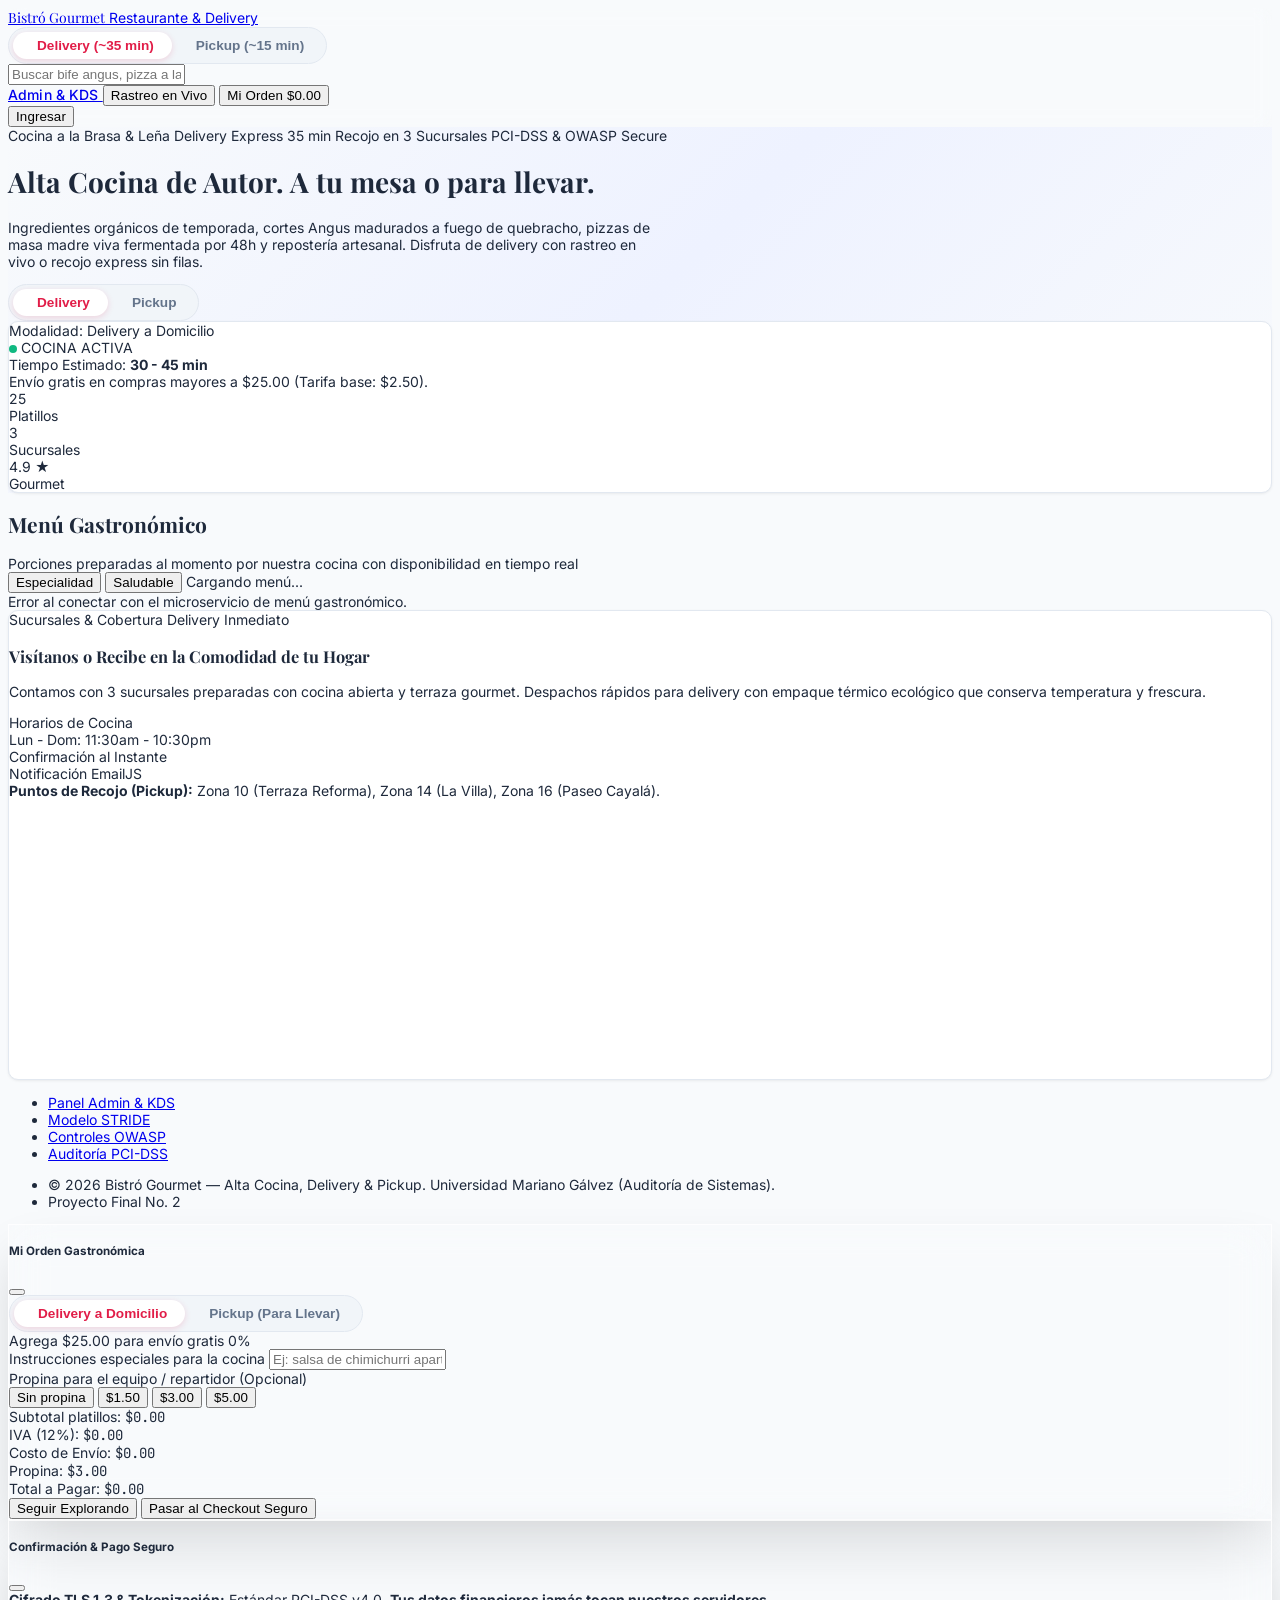
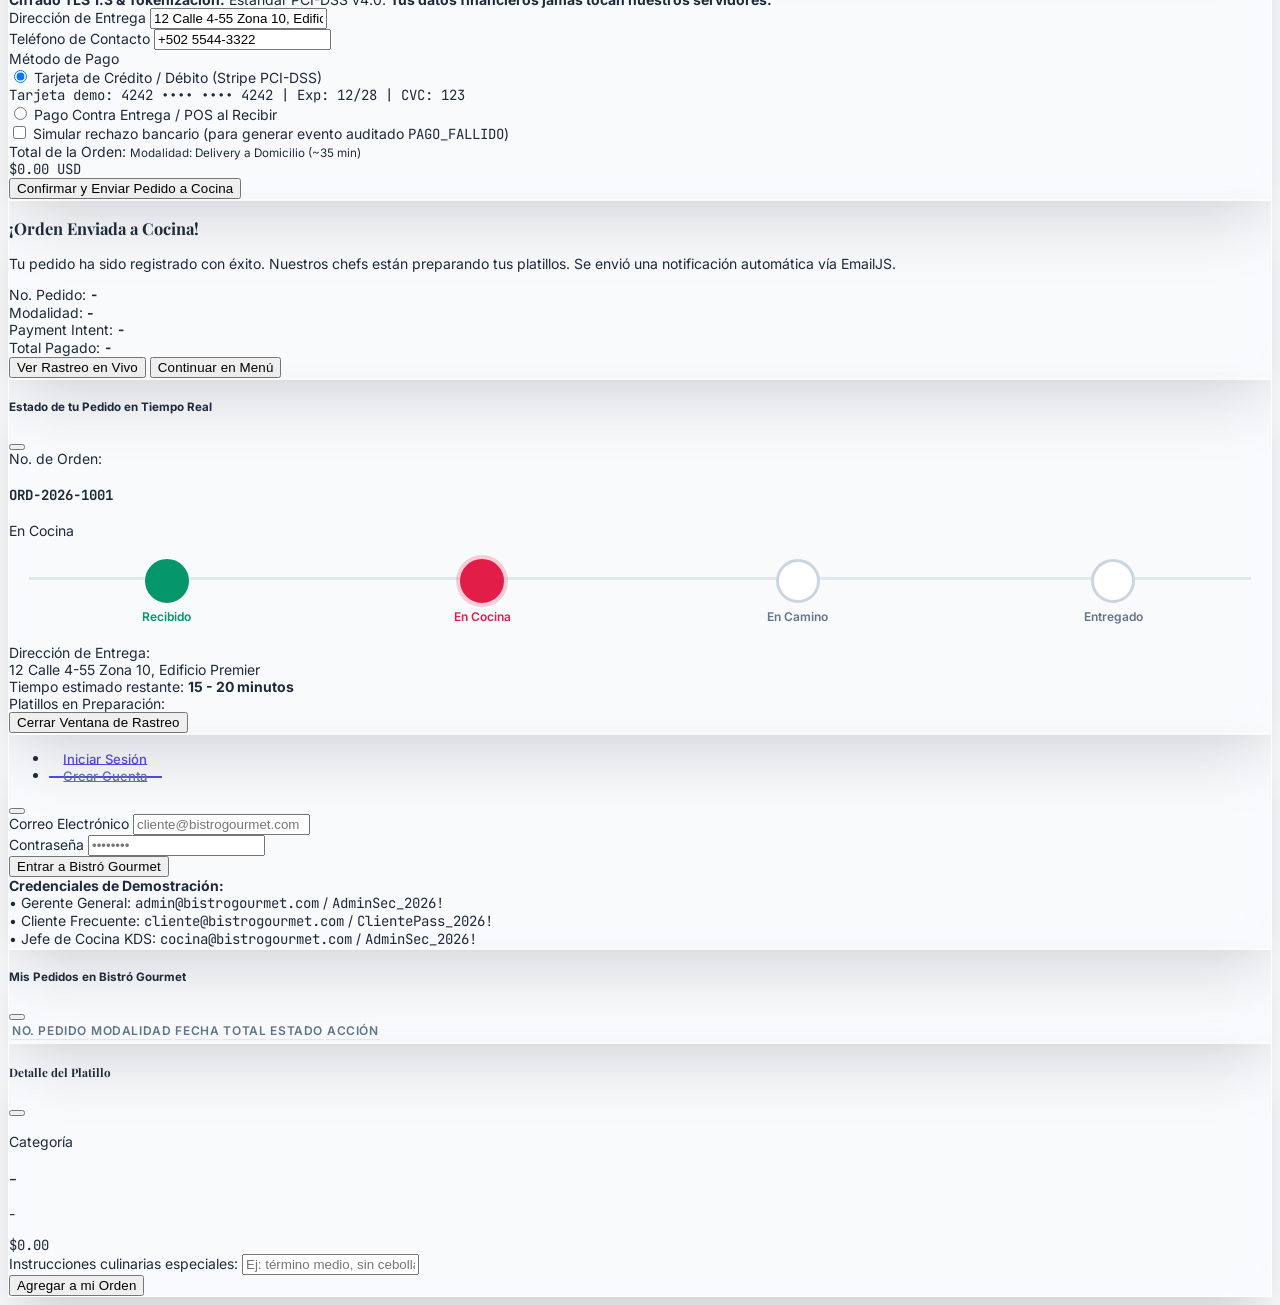
==== gateway/html/index.html @ b21a2a11 "feat: plataforma e-commerce distribuida Bistró Gourmet con Zero Trust y auditoría" ====
<!doctype html>
<html lang="es">
<head>
    <meta charset="utf-8"/>
    <meta name="viewport" content="width=device-width, initial-scale=1, viewport-fit=cover"/>
    <meta http-equiv="X-UA-Compatible" content="ie=edge"/>
    <title>Bistró Gourmet | Restaurante de Autor, Delivery & Pickup - Tabler UI</title>
    <meta name="description" content="Plataforma gastronómica en línea con pedidos a domicilio (Delivery) y recojo en restaurante (Pickup). Menú de autor, KDS de cocina, arquitectura Zero Trust, controles OWASP y pagos PCI-DSS."/>

    <!-- Tabler Core CSS & Tabler Icons -->
    <link rel="stylesheet" href="https://cdn.jsdelivr.net/npm/@tabler/core@1.0.0-beta20/dist/css/tabler.min.css"/>
    <link rel="stylesheet" href="https://cdn.jsdelivr.net/npm/@tabler/core@1.0.0-beta20/dist/css/tabler-vendors.min.css"/>
    <link rel="stylesheet" href="https://cdn.jsdelivr.net/npm/@tabler/icons-webfont@latest/tabler-icons.min.css"/>
    
    <!-- Custom Light Tabler & Gourmet Styling -->
    <link rel="stylesheet" href="css/tabler-custom.css"/>
</head>
<body data-bs-theme="light">
    <div class="page">
        <!-- ==================================================================
             NAVBAR SUPERIOR BISTRÓ GOURMET (FONDO CLARO)
             ================================================================== -->
        <header class="navbar navbar-expand-md navbar-light bg-white d-print-none sticky-top border-bottom">
            <div class="container-xl">
                <!-- Marca / Logo Bistró Gourmet -->
                <a href="/" class="navbar-brand d-none-navbar-horizontal pe-0 pe-md-3">
                    <span class="avatar avatar-sm bg-primary text-white me-2 shadow-sm rounded">
                        <i class="ti ti-tools-kitchen-2 fs-2"></i>
                    </span>
                    <span class="fs-2 fw-bold text-dark tracking-wide" style="font-family: 'Playfair Display', serif;">Bistró Gourmet</span>
                    <span class="badge bg-red-lt ms-2 d-none d-sm-inline-block">Restaurante &amp; Delivery</span>
                </a>

                <!-- Selector de Modalidad (Delivery vs Pickup) en Navbar -->
                <div class="d-none d-md-flex align-items-center ms-3">
                    <div class="mode-switcher-container">
                        <button type="button" class="mode-btn active" id="navBtnDelivery" onclick="Store.setOrderMode('delivery')">
                            <i class="ti ti-moped"></i> <span>Delivery (~35 min)</span>
                        </button>
                        <button type="button" class="mode-btn" id="navBtnPickup" onclick="Store.setOrderMode('pickup')">
                            <i class="ti ti-shopping-bag"></i> <span>Pickup (~15 min)</span>
                        </button>
                    </div>
                </div>

                <!-- Buscador de Platillos Tabler -->
                <div class="collapse navbar-collapse order-3 order-md-2" id="navbar-menu">
                    <div class="my-2 my-md-0 flex-grow-1 flex-md-grow-0 mx-md-auto" style="width: 100%; max-width: 400px;">
                        <div class="input-icon">
                            <span class="input-icon-addon">
                                <i class="ti ti-search text-muted"></i>
                            </span>
                            <input type="text" id="navSearchInput" class="form-control rounded-pill bg-white border" placeholder="Buscar bife angus, pizza a la leña, poke bowl, postres..." aria-label="Buscar en el menú"/>
                        </div>
                    </div>
                </div>

                <!-- Botones y Acciones de Usuario -->
                <div class="navbar-nav flex-row order-md-last align-items-center gap-2">
                    <!-- Acceso al Panel Admin / KDS de Cocina -->
                    <a href="/admin.html" class="btn btn-outline-primary btn-sm d-none d-lg-inline-flex align-items-center">
                        <i class="ti ti-chef-hat me-1"></i> Admin &amp; KDS
                    </a>

                    <!-- Botón Rastrear Pedido Activo -->
                    <button class="btn btn-outline-secondary btn-sm d-none d-sm-inline-flex align-items-center" onclick="Store.openActiveOrderTracker()">
                        <i class="ti ti-radar me-1 text-primary"></i> Rastreo en Vivo
                    </button>

                    <!-- Carrito de Compras / Mi Orden -->
                    <button class="btn btn-primary btn-sm position-relative d-inline-flex align-items-center shadow-sm" id="btnOpenCart" onclick="Store.openCart()">
                        <i class="ti ti-shopping-bag fs-2 me-1"></i>
                        <span>Mi Orden</span>
                        <span class="badge bg-white text-primary fw-bold ms-1" id="cartTotalHeader">$0.00</span>
                        <span class="badge bg-danger position-absolute top-0 start-100 translate-middle rounded-pill" id="cartCount" style="display: none;">0</span>
                    </button>

                    <!-- Menú de Usuario / Login -->
                    <div class="nav-item dropdown" id="userMenuDropdown">
                        <button class="btn btn-secondary btn-sm d-inline-flex align-items-center" id="btnUserAuth" onclick="Store.handleUserAuthClick()">
                            <i class="ti ti-user me-1"></i> Ingresar
                        </button>
                    </div>
                </div>
            </div>
        </header>

        <!-- ==================================================================
             CONTENIDO DE LA PÁGINA (FONDO CLARO)
             ================================================================== -->
        <div class="page-wrapper">
            <!-- HERO SECTION GASTRONÓMICA EN FONDO CLARO CON TABLER CARDS -->
            <div class="page-header d-print-none py-4 border-bottom bg-white">
                <div class="container-xl">
                    <div class="row g-4 align-items-center">
                        <div class="col-lg-7">
                            <div class="d-flex flex-wrap align-items-center gap-2 mb-2">
                                <span class="badge bg-red-lt text-uppercase fw-bold">
                                    <i class="ti ti-flame me-1"></i> Cocina a la Brasa &amp; Leña
                                </span>
                                <span class="badge bg-green-lt fw-bold">
                                    <i class="ti ti-moped me-1"></i> Delivery Express 35 min
                                </span>
                                <span class="badge bg-cyan-lt fw-bold">
                                    <i class="ti ti-building-store me-1"></i> Recojo en 3 Sucursales
                                </span>
                                <span class="badge bg-indigo-lt fw-bold">
                                    <i class="ti ti-shield-check me-1"></i> PCI-DSS &amp; OWASP Secure
                                </span>
                            </div>
                            <h1 class="page-title display-6 fw-bold text-dark mb-2" style="font-family: 'Playfair Display', serif;">
                                Alta Cocina de Autor. <span class="text-primary">A tu mesa o para llevar.</span>
                            </h1>
                            <p class="text-secondary fs-3 mb-3" style="max-width: 650px;">
                                Ingredientes orgánicos de temporada, cortes Angus madurados a fuego de quebracho, pizzas de masa madre viva fermentada por 48h y repostería artesanal. Disfruta de delivery con rastreo en vivo o recojo express sin filas.
                            </p>

                            <!-- Toggle de modalidad visible en móvil y tablet -->
                            <div class="d-flex d-md-none align-items-center mb-3">
                                <div class="mode-switcher-container w-100 justify-content-center">
                                    <button type="button" class="mode-btn active flex-fill justify-content-center" id="mobBtnDelivery" onclick="Store.setOrderMode('delivery')">
                                        <i class="ti ti-moped"></i> Delivery
                                    </button>
                                    <button type="button" class="mode-btn flex-fill justify-content-center" id="mobBtnPickup" onclick="Store.setOrderMode('pickup')">
                                        <i class="ti ti-shopping-bag"></i> Pickup
                                    </button>
                                </div>
                            </div>
                        </div>

                        <div class="col-lg-5">
                            <!-- Card Interactiva de Modo de Entrega / Pickup -->
                            <div class="card card-tech border-0 shadow-sm bg-light">
                                <div class="card-status-top bg-primary"></div>
                                <div class="card-body p-3">
                                    <div class="d-flex justify-content-between align-items-center mb-2">
                                        <div class="subheader text-secondary" id="heroModeTitle">
                                            <i class="ti ti-moped me-1 text-primary"></i> Modalidad: Delivery a Domicilio
                                        </div>
                                        <span class="badge bg-green-lt d-inline-flex align-items-center gap-1">
                                            <span class="status-dot-pulse"></span> COCINA ACTIVA
                                        </span>
                                    </div>

                                    <div id="heroDeliveryInfo">
                                        <div class="p-2 bg-white rounded border mb-2 small text-secondary">
                                            <div class="d-flex align-items-center text-dark fw-bold mb-1">
                                                <i class="ti ti-clock-hour-4 me-1 text-primary fs-3"></i> Tiempo Estimado: <strong>30 - 45 min</strong>
                                            </div>
                                            <div>Envío gratis en compras mayores a $25.00 (Tarifa base: $2.50).</div>
                                        </div>
                                    </div>

                                    <div id="heroPickupInfo" style="display: none;">
                                        <div class="p-2 bg-white rounded border mb-2 small text-secondary">
                                            <div class="d-flex align-items-center text-dark fw-bold mb-1">
                                                <i class="ti ti-clock-check me-1 text-green fs-3"></i> Listo para recojo en: <strong>15 - 20 min</strong>
                                            </div>
                                            <div class="mb-2">Sin costo de envío ($0.00). Selecciona tu sucursal favorita:</div>
                                            <select class="form-select form-select-sm" id="heroSucursalSelect" onchange="Store.setPickupBranch(this.value)">
                                                <option value="Sucursal Zona 10 - Terraza Gourmet">Zona 10: Av. Reforma 12-40 (Terraza Gourmet)</option>
                                                <option value="Sucursal Zona 14 - La Villa">Zona 14: Av. Las Américas 15-20 (La Villa)</option>
                                                <option value="Sucursal Cayalá - Plaza Central">Zona 16: Paseo Cayalá, Plaza Central</option>
                                            </select>
                                        </div>
                                    </div>

                                    <div class="row g-2 text-center pt-1 border-top">
                                        <div class="col-4">
                                            <div class="h2 mb-0 fw-bold text-dark" id="statProdCount">25</div>
                                            <div class="text-muted small">Platillos</div>
                                        </div>
                                        <div class="col-4">
                                            <div class="h2 mb-0 fw-bold text-primary">3</div>
                                            <div class="text-muted small">Sucursales</div>
                                        </div>
                                        <div class="col-4">
                                            <div class="h2 mb-0 fw-bold text-green">4.9 ★</div>
                                            <div class="text-muted small">Gourmet</div>
                                        </div>
                                    </div>
                                </div>
                            </div>
                        </div>
                    </div>
                </div>
            </div>

            <!-- CUERPO PRINCIPAL DEL MENÚ -->
            <div class="page-body">
                <div class="container-xl">

                    <!-- SELECTOR DE CATEGORÍAS (TABLER PILLS) -->
                    <div class="card mb-4 border-0 bg-transparent">
                        <div class="card-body p-0">
                            <div class="d-flex flex-wrap gap-2 align-items-center" id="categoryChips">
                                <!-- Inyectado dinámicamente -->
                            </div>
                        </div>
                    </div>

                    <!-- ENCABEZADO DE CATÁLOGO Y TOTALES -->
                    <div class="d-flex flex-wrap justify-content-between align-items-center mb-3 gap-2">
                        <div>
                            <h2 class="h2 text-dark mb-0" id="catalogTitle" style="font-family: 'Playfair Display', serif;">Menú Gastronómico</h2>
                            <span class="text-secondary small">Porciones preparadas al momento por nuestra cocina con disponibilidad en tiempo real</span>
                        </div>
                        <div class="d-flex align-items-center gap-2">
                            <!-- Filtros Dietarios Rápidos -->
                            <button class="btn btn-outline-secondary btn-sm" id="btnFilterChef" onclick="Store.toggleDietaryFilter('chef')">
                                <i class="ti ti-star me-1 text-warning"></i> Especialidad
                            </button>
                            <button class="btn btn-outline-secondary btn-sm" id="btnFilterVegetarian" onclick="Store.toggleDietaryFilter('vegetariano')">
                                <i class="ti ti-leaf me-1 text-green"></i> Saludable
                            </button>
                            <span class="badge bg-red-lt" id="showingCountBadge">Cargando menú...</span>
                        </div>
                    </div>

                    <!-- GRID DE PLATILLOS -->
                    <div class="row row-cards" id="productsGrid">
                        <!-- Inyectado dinámicamente por Store.renderProducts() -->
                    </div>

                    <!-- SECCIÓN: NUESTRAS SUCURSALES & COBERTURA DE DELIVERY (TABLER CARD) -->
                    <div class="card card-tech mt-5">
                        <div class="card-status-top bg-primary"></div>
                        <div class="card-body">
                            <div class="row g-4 align-items-center">
                                <div class="col-lg-6">
                                    <div class="d-flex align-items-center gap-2 mb-2">
                                        <span class="badge bg-red-lt text-uppercase fw-bold">
                                            <i class="ti ti-tools-kitchen-2 me-1"></i> Sucursales &amp; Cobertura
                                        </span>
                                        <span class="badge bg-green-lt text-uppercase fw-bold">
                                            <i class="ti ti-moped me-1"></i> Delivery Inmediato
                                        </span>
                                    </div>
                                    <h3 class="card-title h1 text-dark mb-2" style="font-family: 'Playfair Display', serif;">
                                        Visítanos o Recibe en la Comodidad de tu Hogar
                                    </h3>
                                    <p class="text-secondary mb-3">
                                        Contamos con 3 sucursales preparadas con cocina abierta y terraza gourmet. Despachos rápidos para delivery con empaque térmico ecológico que conserva temperatura y frescura.
                                    </p>
                                    <div class="row g-2 mb-3">
                                        <div class="col-sm-6">
                                            <div class="card card-sm bg-light border-0">
                                                <div class="card-body">
                                                    <div class="subheader text-muted">Horarios de Cocina</div>
                                                    <div class="h4 mb-0 text-dark"><i class="ti ti-clock me-1 text-primary"></i> Lun - Dom: 11:30am - 10:30pm</div>
                                                </div>
                                            </div>
                                        </div>
                                        <div class="col-sm-6">
                                            <div class="card card-sm bg-light border-0">
                                                <div class="card-body">
                                                    <div class="subheader text-muted">Confirmación al Instante</div>
                                                    <div class="h4 mb-0 text-dark"><i class="ti ti-mail-check me-1 text-green"></i> Notificación EmailJS</div>
                                                </div>
                                            </div>
                                        </div>
                                    </div>
                                    <div class="small text-muted">
                                        <i class="ti ti-map-pin me-1 text-primary"></i> <strong>Puntos de Recojo (Pickup):</strong> Zona 10 (Terraza Reforma), Zona 14 (La Villa), Zona 16 (Paseo Cayalá).
                                    </div>
                                </div>
                                <div class="col-lg-6">
                                    <div class="rounded overflow-hidden border shadow-sm" style="height: 280px;">
                                        <iframe 
                                            title="Ubicación Bistró Gourmet"
                                            width="100%" 
                                            height="100%" 
                                            style="border:0;" 
                                            loading="lazy" 
                                            allowfullscreen 
                                            src="https://maps.google.com/maps?q=Guatemala%20Zona%2010%20Reforma&t=&z=14&ie=UTF8&iwloc=&output=embed">
                                        </iframe>
                                    </div>
                                </div>
                            </div>
                        </div>
                    </div>

                </div>
            </div>

            <!-- PIE DE PÁGINA TABLER (FONDO CLARO) -->
            <footer class="footer footer-transparent d-print-none border-top mt-5 bg-white">
                <div class="container-xl">
                    <div class="row text-center align-items-center flex-row-reverse">
                        <div class="col-lg-auto ms-lg-auto">
                            <ul class="list-inline list-inline-dots mb-0">
                                <li class="list-inline-item"><a href="/admin.html" class="link-secondary">Panel Admin &amp; KDS</a></li>
                                <li class="list-inline-item"><a href="docs/STRIDE_THREAT_MODEL.md" class="link-secondary">Modelo STRIDE</a></li>
                                <li class="list-inline-item"><a href="docs/OWASP_TOP10_CONTROLS.md" class="link-secondary">Controles OWASP</a></li>
                                <li class="list-inline-item"><a href="docs/PCI_DSS_COMPLIANCE.md" class="link-secondary">Auditoría PCI-DSS</a></li>
                            </ul>
                        </div>
                        <div class="col-12 col-lg-auto mt-3 mt-lg-0">
                            <ul class="list-inline list-inline-dots mb-0">
                                <li class="list-inline-item">
                                    &copy; 2026 <span class="text-dark fw-bold">Bistró Gourmet</span> — Alta Cocina, Delivery &amp; Pickup. Universidad Mariano Gálvez (Auditoría de Sistemas).
                                </li>
                                <li class="list-inline-item">
                                    <span class="badge bg-green-lt">Proyecto Final No. 2</span>
                                </li>
                            </ul>
                        </div>
                    </div>
                </div>
            </footer>
        </div>
    </div>

    <!-- ======================================================================
         MODAL 1: CARRITO DE COMPRAS / MI ORDEN (TABLER MODAL BLUR)
         ====================================================================== -->
    <div class="modal modal-blur fade" id="cartModal" tabindex="-1" role="dialog" aria-hidden="true">
        <div class="modal-dialog modal-dialog-centered modal-dialog-scrollable" role="document">
            <div class="modal-content">
                <div class="modal-header">
                    <h5 class="modal-title d-flex align-items-center">
                        <i class="ti ti-shopping-bag me-2 text-primary fs-2"></i> Mi Orden Gastronómica
                    </h5>
                    <button type="button" class="btn-close" data-bs-dismiss="modal" aria-label="Close"></button>
                </div>
                <div class="modal-body">
                    <!-- Selector de Modalidad dentro del Carrito -->
                    <div class="mb-3 text-center">
                        <div class="mode-switcher-container w-100 justify-content-center">
                            <button type="button" class="mode-btn flex-fill justify-content-center" id="cartBtnDelivery" onclick="Store.setOrderMode('delivery')">
                                <i class="ti ti-moped"></i> Delivery a Domicilio
                            </button>
                            <button type="button" class="mode-btn flex-fill justify-content-center" id="cartBtnPickup" onclick="Store.setOrderMode('pickup')">
                                <i class="ti ti-shopping-bag"></i> Pickup (Para Llevar)
                            </button>
                        </div>
                    </div>

                    <!-- Barra de Envío Gratis (Solo en Delivery) -->
                    <div class="mb-3" id="cartShippingProgressContainer">
                        <div class="d-flex justify-content-between small mb-1">
                            <span id="shippingProgressText">Agrega $25.00 para envío gratis</span>
                            <span class="fw-bold" id="shippingPercentText">0%</span>
                        </div>
                        <div class="progress progress-sm">
                            <div class="progress-bar bg-primary" id="shippingProgressBar" style="width: 0%" role="progressbar"></div>
                        </div>
                    </div>

                    <!-- Alerta Sucursal Pickup -->
                    <div class="alert alert-info py-2 px-3 mb-3 small" id="cartPickupNotice" style="display: none;">
                        <i class="ti ti-building-store me-1"></i>
                        <strong>Recojo en Restaurante:</strong> Sin costo de envío ($0.00). Listo en ~15-20 min.
                    </div>

                    <!-- Lista de Platillos en el Carrito -->
                    <div id="cartItemsList" class="list-group list-group-flush mb-3">
                        <!-- Inyectado dinámicamente -->
                    </div>

                    <!-- Notas Especiales para la Cocina -->
                    <div class="mb-3">
                        <label class="form-label small text-muted" for="cartKitchenNotes">
                            <i class="ti ti-notes me-1 text-primary"></i> Instrucciones especiales para la cocina
                        </label>
                        <input type="text" id="cartKitchenNotes" class="form-control form-control-sm" placeholder="Ej: salsa de chimichurri aparte, término medio, sin cebolla..."/>
                    </div>

                    <!-- Selector de Propina Opcional -->
                    <div class="mb-3">
                        <label class="form-label small text-muted">
                            <i class="ti ti-heart-handshake me-1 text-danger"></i> Propina para el equipo / repartidor (Opcional)
                        </label>
                        <div class="btn-group w-100" role="group">
                            <button type="button" class="btn btn-outline-secondary btn-sm" onclick="Store.setTip(0)" id="tipBtn0">Sin propina</button>
                            <button type="button" class="btn btn-outline-secondary btn-sm" onclick="Store.setTip(1.50)" id="tipBtn1">$1.50</button>
                            <button type="button" class="btn btn-outline-secondary btn-sm active" onclick="Store.setTip(3.00)" id="tipBtn3">$3.00</button>
                            <button type="button" class="btn btn-outline-secondary btn-sm" onclick="Store.setTip(5.00)" id="tipBtn5">$5.00</button>
                        </div>
                    </div>

                    <!-- Resumen de Costos -->
                    <div class="card bg-light border-0">
                        <div class="card-body p-3">
                            <div class="d-flex justify-content-between mb-2 small text-secondary">
                                <span>Subtotal platillos:</span>
                                <span class="text-dark font-monospace" id="cartSubtotal">$0.00</span>
                            </div>
                            <div class="d-flex justify-content-between mb-2 small text-secondary">
                                <span>IVA (12%):</span>
                                <span class="text-dark font-monospace" id="cartIva">$0.00</span>
                            </div>
                            <div class="d-flex justify-content-between mb-2 small text-secondary">
                                <span id="cartEnvioLabel">Costo de Envío:</span>
                                <span class="text-green font-monospace" id="cartEnvio">$0.00</span>
                            </div>
                            <div class="d-flex justify-content-between mb-2 small text-secondary">
                                <span>Propina:</span>
                                <span class="text-dark font-monospace" id="cartPropina">$3.00</span>
                            </div>
                            <div class="d-flex justify-content-between pt-2 border-top h3 mb-0 text-dark">
                                <span>Total a Pagar:</span>
                                <span class="text-primary font-monospace" id="cartTotal">$0.00</span>
                            </div>
                        </div>
                    </div>
                </div>
                <div class="modal-footer">
                    <button type="button" class="btn btn-ghost-secondary" data-bs-dismiss="modal">Seguir Explorando</button>
                    <button type="button" class="btn btn-primary" onclick="Store.startCheckout()">
                        <i class="ti ti-lock me-1"></i> Pasar al Checkout Seguro
                    </button>
                </div>
            </div>
        </div>
    </div>

    <!-- ======================================================================
         MODAL 2: CHECKOUT SEGURO (DELIVERY / PICKUP & PCI-DSS STRIPE)
         ====================================================================== -->
    <div class="modal modal-blur fade" id="checkoutModal" tabindex="-1" role="dialog" aria-hidden="true">
        <div class="modal-dialog modal-dialog-centered" role="document">
            <div class="modal-content">
                <div class="modal-header">
                    <h5 class="modal-title d-flex align-items-center">
                        <i class="ti ti-shield-lock me-2 text-green fs-2"></i> Confirmación &amp; Pago Seguro
                    </h5>
                    <button type="button" class="btn-close" data-bs-dismiss="modal" aria-label="Close"></button>
                </div>
                <div class="modal-body">
                    <!-- Banner de Seguridad PCI-DSS -->
                    <div class="alert alert-success d-flex align-items-center mb-3" role="alert">
                        <i class="ti ti-shield-check fs-1 me-2 text-green"></i>
                        <div class="small">
                            <strong>Cifrado TLS 1.3 &amp; Tokenización:</strong> Estándar PCI-DSS v4.0.
                            <strong>Tus datos financieros jamás tocan nuestros servidores.</strong>
                        </div>
                    </div>

                    <form id="checkoutForm" onsubmit="Store.processCheckoutSubmit(event)">
                        <!-- Sección Delivery: Dirección de Entrega -->
                        <div id="chkDeliveryFields">
                            <div class="mb-3">
                                <label class="form-label required" for="chkDireccion">
                                    <i class="ti ti-map-pin me-1 text-primary"></i> Dirección de Entrega
                                </label>
                                <input type="text" id="chkDireccion" class="form-control" required value="12 Calle 4-55 Zona 10, Edificio Premier, Apt. 402, Ciudad de Guatemala"/>
                            </div>
                        </div>

                        <!-- Sección Pickup: Sucursal de Recojo -->
                        <div id="chkPickupFields" style="display: none;">
                            <div class="mb-3">
                                <label class="form-label required" for="chkSucursal">
                                    <i class="ti ti-building-store me-1 text-green"></i> Sucursal para Recoger (Pickup)
                                </label>
                                <select class="form-select" id="chkSucursal">
                                    <option value="Sucursal Zona 10 - Terraza Gourmet">Zona 10: Av. Reforma 12-40 (Terraza Gourmet)</option>
                                    <option value="Sucursal Zona 14 - La Villa">Zona 14: Av. Las Américas 15-20 (La Villa)</option>
                                    <option value="Sucursal Cayalá - Plaza Central">Zona 16: Paseo Cayalá, Plaza Central</option>
                                </select>
                            </div>
                        </div>

                        <div class="mb-3">
                            <label class="form-label required" for="chkTelefono">
                                <i class="ti ti-phone me-1 text-primary"></i> Teléfono de Contacto
                            </label>
                            <input type="tel" id="chkTelefono" class="form-control" required value="+502 5544-3322"/>
                        </div>

                        <!-- Método de Pago -->
                        <div class="mb-3">
                            <label class="form-label">Método de Pago</label>
                            <div class="card bg-light border">
                                <div class="card-body p-3">
                                    <div class="form-check mb-2">
                                        <input class="form-check-input" type="radio" name="metodoPago" id="payStripe" value="stripe" checked onchange="Store.togglePaymentMethod('stripe')">
                                        <label class="form-check-label fw-bold text-dark" for="payStripe">
                                            <i class="ti ti-credit-card me-1 text-primary"></i> Tarjeta de Crédito / Débito (Stripe PCI-DSS)
                                        </label>
                                    </div>
                                    <div class="p-2 bg-white rounded font-monospace small text-muted border mb-2">
                                        Tarjeta demo: 4242 •••• •••• 4242 | Exp: 12/28 | CVC: 123
                                    </div>
                                    <div class="form-check">
                                        <input class="form-check-input" type="radio" name="metodoPago" id="payCash" value="cash" onchange="Store.togglePaymentMethod('cash')">
                                        <label class="form-check-label text-dark" for="payCash">
                                            <i class="ti ti-cash me-1 text-green"></i> Pago Contra Entrega / POS al Recibir
                                        </label>
                                    </div>
                                </div>
                            </div>
                        </div>

                        <!-- Checkbox para Simular Rechazo de Tarjeta (Auditoría de Seguridad) -->
                        <div class="form-check form-switch mb-3 bg-red-lt p-2 rounded ps-5">
                            <input class="form-check-input" type="checkbox" id="chkSimularFallo">
                            <label class="form-check-label text-red small fw-bold" for="chkSimularFallo">
                                Simular rechazo bancario (para generar evento auditado <code>PAGO_FALLIDO</code>)
                            </label>
                        </div>

                        <div class="d-flex justify-content-between align-items-center p-3 bg-light rounded mb-3">
                            <div>
                                <span class="fw-bold d-block">Total de la Orden:</span>
                                <small class="text-muted" id="checkoutModeDisplay">Modalidad: Delivery a Domicilio</small>
                            </div>
                            <span class="h2 mb-0 font-monospace text-primary" id="checkoutTotalDisplay">$0.00 USD</span>
                        </div>

                        <button type="submit" class="btn btn-primary w-100 py-2 fs-3" id="btnSubmitPayment">
                            <i class="ti ti-lock me-1"></i> Confirmar y Enviar Pedido a Cocina
                        </button>
                    </form>
                </div>
            </div>
        </div>
    </div>

    <!-- ======================================================================
         MODAL 3: RECIBO DE COMPRA CONFIRMADA
         ====================================================================== -->
    <div class="modal modal-blur fade" id="successModal" tabindex="-1" role="dialog" aria-hidden="true">
        <div class="modal-dialog modal-dialog-centered" role="document">
            <div class="modal-content text-center">
                <div class="modal-body pt-4">
                    <div class="avatar avatar-xl bg-green-lt rounded-circle mx-auto mb-3">
                        <i class="ti ti-check fs-1 text-green"></i>
                    </div>
                    <h3 class="card-title h2 text-dark mb-1" style="font-family: 'Playfair Display', serif;">¡Orden Enviada a Cocina!</h3>
                    <p class="text-secondary small mb-3">
                        Tu pedido ha sido registrado con éxito. Nuestros chefs están preparando tus platillos. Se envió una notificación automática vía EmailJS.
                    </p>
                    <div class="card bg-light border-0 text-start mb-3">
                        <div class="card-body p-3 small">
                            <div class="d-flex justify-content-between mb-1">
                                <span class="text-muted">No. Pedido:</span>
                                <strong class="text-dark font-monospace" id="successOrderNum">-</strong>
                            </div>
                            <div class="d-flex justify-content-between mb-1">
                                <span class="text-muted">Modalidad:</span>
                                <strong class="text-primary" id="successTipoEntrega">-</strong>
                            </div>
                            <div class="d-flex justify-content-between mb-1">
                                <span class="text-muted">Payment Intent:</span>
                                <strong class="text-secondary font-monospace small" id="successPaymentIntent">-</strong>
                            </div>
                            <div class="d-flex justify-content-between">
                                <span class="text-muted">Total Pagado:</span>
                                <strong class="text-green font-monospace fs-3" id="successTotal">-</strong>
                            </div>
                        </div>
                    </div>
                    <div class="d-flex gap-2">
                        <button type="button" class="btn btn-outline-primary flex-fill" onclick="Store.openActiveOrderTracker()">
                            <i class="ti ti-radar me-1"></i> Ver Rastreo en Vivo
                        </button>
                        <button type="button" class="btn btn-primary flex-fill" data-bs-dismiss="modal">
                            Continuar en Menú
                        </button>
                    </div>
                </div>
            </div>
        </div>
    </div>

    <!-- ======================================================================
         MODAL 4: RASTREO DE ORDEN EN VIVO (CLIENT TRACKER & KDS STATUS)
         ====================================================================== -->
    <div class="modal modal-blur fade" id="trackerModal" tabindex="-1" role="dialog" aria-hidden="true">
        <div class="modal-dialog modal-dialog-centered" role="document">
            <div class="modal-content">
                <div class="modal-header">
                    <h5 class="modal-title d-flex align-items-center">
                        <i class="ti ti-radar me-2 text-primary fs-2"></i> Estado de tu Pedido en Tiempo Real
                    </h5>
                    <button type="button" class="btn-close" data-bs-dismiss="modal" aria-label="Close"></button>
                </div>
                <div class="modal-body">
                    <div class="d-flex justify-content-between align-items-center mb-3">
                        <div>
                            <span class="text-muted small">No. de Orden:</span>
                            <h4 class="mb-0 font-monospace text-dark" id="trackOrderNum">ORD-2026-1001</h4>
                        </div>
                        <span class="badge bg-green-lt fs-3" id="trackBadgeStatus">En Cocina</span>
                    </div>

                    <!-- Línea de Progreso Visual de 4 Pasos -->
                    <div class="order-steps-track" id="trackStepsContainer">
                        <div class="step-item completed" id="step1">
                            <div class="step-bubble"><i class="ti ti-clipboard-check"></i></div>
                            <div class="step-label">Recibido</div>
                        </div>
                        <div class="step-item active" id="step2">
                            <div class="step-bubble"><i class="ti ti-flame"></i></div>
                            <div class="step-label">En Cocina</div>
                        </div>
                        <div class="step-item" id="step3">
                            <div class="step-bubble" id="step3Icon"><i class="ti ti-moped"></i></div>
                            <div class="step-label" id="step3Label">En Camino</div>
                        </div>
                        <div class="step-item" id="step4">
                            <div class="step-bubble"><i class="ti ti-check"></i></div>
                            <div class="step-label">Entregado</div>
                        </div>
                    </div>

                    <!-- Detalles del Despacho -->
                    <div class="card bg-light border-0 mb-3">
                        <div class="card-body p-3">
                            <div class="d-flex align-items-start gap-2 mb-2">
                                <i class="ti ti-map-pin text-primary fs-2 mt-1"></i>
                                <div>
                                    <div class="text-muted small" id="trackDestinoLabel">Dirección de Entrega:</div>
                                    <div class="text-dark fw-bold" id="trackDestinoText">12 Calle 4-55 Zona 10, Edificio Premier</div>
                                </div>
                            </div>
                            <div class="d-flex align-items-center gap-2 small text-muted pt-2 border-top">
                                <i class="ti ti-clock text-green"></i>
                                <span>Tiempo estimado restante: <strong class="text-dark" id="trackEstimatedTime">15 - 20 minutos</strong></span>
                            </div>
                        </div>
                    </div>

                    <!-- Lista de Platillos en la Orden -->
                    <div class="mb-3">
                        <div class="subheader text-muted mb-2">Platillos en Preparación:</div>
                        <div id="trackItemsList" class="small">
                            <!-- Inyectado dinámicamente -->
                        </div>
                    </div>
                </div>
                <div class="modal-footer">
                    <button type="button" class="btn btn-secondary w-100" data-bs-dismiss="modal">
                        Cerrar Ventana de Rastreo
                    </button>
                </div>
            </div>
        </div>
    </div>

    <!-- ======================================================================
         MODAL 5: LOGIN / REGISTRO DE USUARIOS
         ====================================================================== -->
    <div class="modal modal-blur fade" id="authModal" tabindex="-1" role="dialog" aria-hidden="true">
        <div class="modal-dialog modal-dialog-centered" role="document">
            <div class="modal-content">
                <div class="modal-header">
                    <ul class="nav nav-tabs card-header-tabs" id="authNavTabs">
                        <li class="nav-item">
                            <a href="#tabLogin" class="nav-link active" data-bs-toggle="tab" id="tabLoginBtn" onclick="Store.switchAuthTab('login')">
                                <i class="ti ti-login me-1"></i> Iniciar Sesión
                            </a>
                        </li>
                        <li class="nav-item">
                            <a href="#tabRegister" class="nav-link" data-bs-toggle="tab" id="tabRegisterBtn" onclick="Store.switchAuthTab('register')">
                                <i class="ti ti-user-plus me-1"></i> Crear Cuenta
                            </a>
                        </li>
                    </ul>
                    <button type="button" class="btn-close" data-bs-dismiss="modal" aria-label="Close"></button>
                </div>
                <div class="modal-body">
                    <!-- Formulario Login -->
                    <form id="loginForm" onsubmit="Store.handleLogin(event)">
                        <div class="mb-3">
                            <label class="form-label required" for="loginEmail">Correo Electrónico</label>
                            <input type="email" id="loginEmail" class="form-control" required placeholder="cliente@bistrogourmet.com"/>
                        </div>
                        <div class="mb-3">
                            <label class="form-label required" for="loginPassword">Contraseña</label>
                            <input type="password" id="loginPassword" class="form-control" required placeholder="••••••••"/>
                        </div>
                        <div id="loginError" class="text-danger small mb-3"></div>
                        <button type="submit" class="btn btn-primary w-100">
                            <i class="ti ti-lock me-1"></i> Entrar a Bistró Gourmet
                        </button>
                        <div class="alert alert-info mt-3 p-2 small mb-0">
                            <strong>Credenciales de Demostración:</strong><br>
                            • Gerente General: <code>admin@bistrogourmet.com</code> / <code>AdminSec_2026!</code><br>
                            • Cliente Frecuente: <code>cliente@bistrogourmet.com</code> / <code>ClientePass_2026!</code><br>
                            • Jefe de Cocina KDS: <code>cocina@bistrogourmet.com</code> / <code>AdminSec_2026!</code>
                        </div>
                    </form>

                    <!-- Formulario Registro -->
                    <form id="registerForm" style="display: none;" onsubmit="Store.handleRegister(event)">
                        <div class="mb-3">
                            <label class="form-label required" for="regNombre">Nombre Completo</label>
                            <input type="text" id="regNombre" class="form-control" required placeholder="Carlos Méndez"/>
                        </div>
                        <div class="mb-3">
                            <label class="form-label required" for="regEmail">Correo Electrónico</label>
                            <input type="email" id="regEmail" class="form-control" required placeholder="ejemplo@correo.com"/>
                        </div>
                        <div class="mb-3">
                            <label class="form-label required" for="regPassword">Contraseña (mínimo 8 caracteres)</label>
                            <input type="password" id="regPassword" class="form-control" required minlength="8" placeholder="••••••••"/>
                        </div>
                        <div class="mb-3">
                            <label class="form-label" for="regTelefono">Teléfono de Contacto</label>
                            <input type="tel" id="regTelefono" class="form-control" placeholder="+502 5544-3322"/>
                        </div>
                        <div class="mb-3">
                            <label class="form-label" for="regDireccion">Dirección de Entrega Predeterminada</label>
                            <input type="text" id="regDireccion" class="form-control" placeholder="Zona, Calle, Edificio..."/>
                        </div>
                        <div id="regError" class="text-danger small mb-3"></div>
                        <button type="submit" class="btn btn-cyan w-100">
                            <i class="ti ti-user-check me-1"></i> Registrar Cuenta
                        </button>
                    </form>
                </div>
            </div>
        </div>
    </div>

    <!-- ======================================================================
         MODAL 6: HISTORIAL DE PEDIDOS DEL CLIENTE (MIS PEDIDOS)
         ====================================================================== -->
    <div class="modal modal-blur fade" id="ordersModal" tabindex="-1" role="dialog" aria-hidden="true">
        <div class="modal-dialog modal-lg modal-dialog-centered" role="document">
            <div class="modal-content">
                <div class="modal-header">
                    <h5 class="modal-title d-flex align-items-center">
                        <i class="ti ti-receipt me-2 text-primary fs-2"></i> Mis Pedidos en Bistró Gourmet
                    </h5>
                    <button type="button" class="btn-close" data-bs-dismiss="modal" aria-label="Close"></button>
                </div>
                <div class="modal-body p-0">
                    <div class="table-responsive">
                        <table class="table table-vcenter card-table table-hover">
                            <thead>
                                <tr>
                                    <th>No. Pedido</th>
                                    <th>Modalidad</th>
                                    <th>Fecha</th>
                                    <th>Total</th>
                                    <th>Estado</th>
                                    <th>Acción</th>
                                </tr>
                            </thead>
                            <tbody id="customerOrdersTable">
                                <!-- Filas de pedidos -->
                            </tbody>
                        </table>
                    </div>
                </div>
            </div>
        </div>
    </div>

    <!-- ======================================================================
         MODAL 7: DETALLE GASTRONÓMICO DE PLATILLO (QUICK VIEW)
         ====================================================================== -->
    <div class="modal modal-blur fade" id="quickViewModal" tabindex="-1" role="dialog" aria-hidden="true">
        <div class="modal-dialog modal-lg modal-dialog-centered" role="document">
            <div class="modal-content">
                <div class="modal-header">
                    <h5 class="modal-title" id="qvTitle" style="font-family: 'Playfair Display', serif;">Detalle del Platillo</h5>
                    <button type="button" class="btn-close" data-bs-dismiss="modal" aria-label="Close"></button>
                </div>
                <div class="modal-body">
                    <div class="row g-3">
                        <div class="col-md-5">
                            <img id="qvImage" src="" alt="" class="rounded w-100 shadow-sm border" style="height: 260px; object-fit: cover;"/>
                            <div class="mt-2 text-center" id="qvPrepBadge">
                                <!-- Badge de tiempo prep -->
                            </div>
                        </div>
                        <div class="col-md-7">
                            <div class="badge bg-primary-lt mb-2" id="qvCategory">Categoría</div>
                            <h3 class="h2 text-dark mb-2" id="qvName" style="font-family: 'Playfair Display', serif;">-</h3>
                            <p class="text-secondary small mb-3" id="qvDesc">-</p>
                            <div class="h1 text-primary font-monospace mb-3" id="qvPrice">$0.00</div>
                            <div id="qvSpecsTable" class="mb-3">
                                <!-- Especificaciones Técnicas y Nutricionales -->
                            </div>
                            <div class="mb-3">
                                <label class="form-label small text-muted" for="qvItemNote">Instrucciones culinarias especiales:</label>
                                <input type="text" id="qvItemNote" class="form-control form-control-sm" placeholder="Ej: término medio, sin cebolla, aderezo aparte..."/>
                            </div>
                            <button class="btn btn-primary w-100" id="qvAddBtn">
                                <i class="ti ti-tools-kitchen-2 me-1"></i> Agregar a mi Orden
                            </button>
                        </div>
                    </div>
                </div>
            </div>
        </div>
    </div>

    <!-- Tabler Core JS & Bootstrap Bundle -->
    <script src="https://cdn.jsdelivr.net/npm/@tabler/core@1.0.0-beta20/dist/js/tabler.min.js"></script>

    <!-- Scripts de la Aplicación -->
    <script src="js/api.js"></script>
    <script src="js/store.js"></script>
</body>
</html>
---- gateway/html/css/tabler-custom.css ----
/* ==============================================================================
   BISTRÓ GOURMET - TABLER UI LIGHT DESIGN & RESTAURANT FOOD STYLING
   Delivery & Pickup, Menú de Autor, KDS de Cocina y Fondo Claro Premium
   ============================================================================== */

/* Google Fonts - Inter & Playfair Display para toques gourmet */
@import url('https://fonts.googleapis.com/css2?family=Inter:wght@300;400;500;600;700;800&family=Playfair+Display:ital,wght@0,600;0,700;1,600&family=JetBrains+Mono:wght@400;500;600&display=swap');

:root {
    --tblr-primary: #e11d48;
    --tblr-primary-rgb: 225, 29, 72;
    --tblr-cyan: #0891b2;
    --tblr-emerald: #059669;
    --tblr-amber: #d97706;
    --tblr-body-bg: #f8fafc;
    --tblr-card-bg: #ffffff;
    --tblr-border-color: #e2e8f0;
    --technova-transition: 0.25s cubic-bezier(0.4, 0, 0.2, 1);
}

/* ── BASE ─────────────────────────────────────────────────────── */
body {
    background-color: #f8fafc !important;
    color: #1e293b;
    font-family: 'Inter', -apple-system, BlinkMacSystemFont, 'Segoe UI', Roboto, sans-serif;
    font-size: 0.875rem;
    -webkit-font-smoothing: antialiased;
}

.font-monospace,
code,
pre {
    font-family: 'JetBrains Mono', 'SFMono-Regular', Menlo, Monaco, Consolas, monospace !important;
}

/* ── NAVBAR ───────────────────────────────────────────────────── */
.navbar.bg-white {
    backdrop-filter: blur(8px);
    -webkit-backdrop-filter: blur(8px);
}

/* ── TARJETAS PRINCIPALES ────────────────────────────────────── */
.card-tech {
    background: #ffffff !important;
    border: 1px solid #e2e8f0 !important;
    border-radius: 10px;
    box-shadow:
        0 1px 3px 0 rgba(0, 0, 0, 0.06),
        0 1px 2px -1px rgba(0, 0, 0, 0.04);
    transition: transform var(--technova-transition),
                box-shadow var(--technova-transition),
                border-color var(--technova-transition);
}

.card-tech:hover {
    transform: translateY(-4px);
    border-color: #c7d2fe !important;
    box-shadow:
        0 12px 24px -6px rgba(79, 70, 229, 0.1),
        0 4px 8px -4px rgba(0, 0, 0, 0.06) !important;
}

/* ── TARJETA KPI ESPECIAL ────────────────────────────────────── */
.card-kpi {
    border-top: 3px solid var(--tblr-primary);
}

/* ── IMAGEN DE PRODUCTO ──────────────────────────────────────── */
.product-img-wrapper {
    height: 200px;
    background: linear-gradient(135deg, #f1f5f9 0%, #e2e8f0 100%);
    overflow: hidden;
    position: relative;
    border-top-left-radius: inherit;
    border-top-right-radius: inherit;
}

.product-img-wrapper img {
    width: 100%;
    height: 100%;
    object-fit: cover;
    transition: transform 0.4s cubic-bezier(0.4, 0, 0.2, 1);
}

.card-tech:hover .product-img-wrapper img {
    transform: scale(1.07);
}

/* ── SPEC TAGS ───────────────────────────────────────────────── */
.spec-tag {
    font-size: 0.68rem;
    font-family: 'JetBrains Mono', monospace;
    background: #f1f5f9;
    color: #475569;
    border: 1px solid #e2e8f0;
    border-radius: 4px;
    padding: 0.12rem 0.5rem;
    transition: background-color 0.2s;
}

.spec-tag:hover {
    background: #e0e7ff;
    color: #4f46e5;
    border-color: #c7d2fe;
}

/* ── JSON BOX FORENSE ────────────────────────────────────────── */
.json-box {
    background: #0f172a;
    border: 1px solid #1e293b;
    border-radius: 8px;
    padding: 0.85rem 1rem;
    font-family: 'JetBrains Mono', monospace;
    font-size: 0.78rem;
    color: #38bdf8;
    max-height: 200px;
    overflow-y: auto;
    white-space: pre-wrap;
    word-break: break-all;
    line-height: 1.6;
}

.json-box::-webkit-scrollbar { width: 5px; }
.json-box::-webkit-scrollbar-track { background: #1e293b; }
.json-box::-webkit-scrollbar-thumb { background: #334155; border-radius: 3px; }

/* ── STATUS PULSE ANIMATION ──────────────────────────────────── */
.status-dot-pulse {
    width: 8px;
    height: 8px;
    background: #10b981;
    border-radius: 50%;
    display: inline-block;
    box-shadow: 0 0 0 0 rgba(16, 185, 129, 0.7);
    animation: pulseDot 2s infinite;
}

@keyframes pulseDot {
    0%   { transform: scale(0.95); box-shadow: 0 0 0 0 rgba(16, 185, 129, 0.7); }
    70%  { transform: scale(1);    box-shadow: 0 0 0 8px rgba(16, 185, 129, 0); }
    100% { transform: scale(0.95); box-shadow: 0 0 0 0 rgba(16, 185, 129, 0); }
}

/* ── TOAST FLOTANTE ──────────────────────────────────────────── */
.tabler-toast-custom {
    position: fixed;
    bottom: 24px;
    right: 24px;
    z-index: 9999;
    min-width: 320px;
    max-width: 420px;
    box-shadow: 0 16px 40px -8px rgba(0, 0, 0, 0.18);
    border-radius: 10px;
    border-left: 4px solid currentColor;
}

/* ── ANIMACIÓN DE ENTRADA PARA TABS ──────────────────────────── */
@keyframes tabFadeIn {
    from { opacity: 0; transform: translateY(12px); }
    to   { opacity: 1; transform: translateY(0); }
}

.tab-active-anim {
    animation: tabFadeIn 0.3s ease forwards;
}

/* ── NAVBAR TABS PREMIUM ─────────────────────────────────────── */
.nav-tabs .nav-link {
    font-size: 0.82rem;
    font-weight: 500;
    color: #64748b;
    border: none;
    border-bottom: 2px solid transparent;
    padding: 0.6rem 0.9rem;
    white-space: nowrap;
    transition: color 0.2s, border-color 0.2s;
}

.nav-tabs .nav-link:hover {
    color: #4f46e5;
}

.nav-tabs .nav-link.active {
    color: #4f46e5;
    border-bottom-color: #4f46e5;
    background: transparent;
}

/* ── ANIMACIÓN DE CARDS AL ENTRAR ────────────────────────────── */
@keyframes cardSlideUp {
    from { opacity: 0; transform: translateY(20px); }
    to   { opacity: 1; transform: translateY(0); }
}

.row-cards .col-sm-6,
.row-cards .col-lg-3,
.row-cards .col-lg-4 {
    animation: cardSlideUp 0.4s ease both;
}

.row-cards .col-sm-6:nth-child(1) { animation-delay: 0.05s; }
.row-cards .col-sm-6:nth-child(2) { animation-delay: 0.10s; }
.row-cards .col-sm-6:nth-child(3) { animation-delay: 0.15s; }
.row-cards .col-sm-6:nth-child(4) { animation-delay: 0.20s; }
.row-cards .col-lg-4:nth-child(1) { animation-delay: 0.05s; }
.row-cards .col-lg-4:nth-child(2) { animation-delay: 0.10s; }
.row-cards .col-lg-4:nth-child(3) { animation-delay: 0.15s; }

/* ── RIBBON ESPECIAL ─────────────────────────────────────────── */
.ribbon {
    --tblr-ribbon-margin: 0.5rem;
}

/* ── HERO PAGE HEADER ────────────────────────────────────────── */
.page-header {
    background: linear-gradient(135deg, #f8fafc 0%, #eef2ff 50%, #f8fafc 100%) !important;
}

/* ── BOTONES PREMIUM ─────────────────────────────────────────── */
.btn {
    font-weight: 500;
    letter-spacing: 0.01em;
    transition: all 0.2s cubic-bezier(0.4, 0, 0.2, 1);
}

.btn:hover {
    transform: translateY(-1px);
}

.btn:active {
    transform: translateY(0);
}

/* ── TABLA MEJORADA ──────────────────────────────────────────── */
.table > thead > tr > th {
    font-size: 0.75rem;
    font-weight: 600;
    letter-spacing: 0.05em;
    text-transform: uppercase;
    color: #64748b;
    background: #f8fafc;
    border-bottom: 1px solid #e2e8f0;
}

.table-hover tbody tr:hover {
    background-color: #f0f4ff;
    transition: background-color 0.15s;
}

/* ── FORMULARIOS PREMIUM ─────────────────────────────────────── */
.form-control:focus,
.form-select:focus {
    border-color: #818cf8;
    box-shadow: 0 0 0 3px rgba(99, 102, 241, 0.15);
}

/* ── MODAL BLUR PREMIUM ──────────────────────────────────────── */
.modal-blur .modal-content {
    backdrop-filter: blur(20px);
    -webkit-backdrop-filter: blur(20px);
    border: 1px solid rgba(255,255,255,0.8);
    box-shadow: 0 25px 50px -12px rgba(0, 0, 0, 0.2);
}

/* ── SCROLLBAR CUSTOM ────────────────────────────────────────── */
::-webkit-scrollbar { width: 6px; height: 6px; }
::-webkit-scrollbar-track { background: #f1f5f9; }
::-webkit-scrollbar-thumb { background: #cbd5e1; border-radius: 6px; }
::-webkit-scrollbar-thumb:hover { background: #94a3b8; }

/* ── TEXT TRUNCATE 2 LÍNEAS ──────────────────────────────────── */
.text-truncate-2 {
    display: -webkit-box;
    -webkit-line-clamp: 2;
    line-clamp: 2;
    -webkit-box-orient: vertical;
    overflow: hidden;
}

/* ── BADGE DE ESTADO ANIMADO ─────────────────────────────────── */
.badge-pulse {
    animation: badgePulse 3s ease-in-out infinite;
}

@keyframes badgePulse {
    0%, 100% { opacity: 1; }
    50%       { opacity: 0.6; }
}

/* ── SUB-TABS OVERFLOW SCROLL ────────────────────────────────── */
#adminTabs::-webkit-scrollbar { height: 0; }

/* ── RESTAURANT DELIVERY / PICKUP SWITCHER ──────────────────── */
.mode-switcher-container {
    background: #f1f5f9;
    padding: 4px;
    border-radius: 50px;
    display: inline-flex;
    border: 1px solid #e2e8f0;
}

.mode-btn {
    border: none;
    background: transparent;
    padding: 6px 18px;
    border-radius: 50px;
    font-size: 0.85rem;
    font-weight: 600;
    color: #64748b;
    transition: all 0.2s ease;
    cursor: pointer;
    display: inline-flex;
    align-items: center;
    gap: 6px;
}

.mode-btn.active {
    background: #ffffff;
    color: #e11d48;
    box-shadow: 0 2px 6px rgba(225, 29, 72, 0.15);
}

.mode-btn:hover:not(.active) {
    color: #1e293b;
}

/* ── BADGES GASTRONÓMICOS & TIEMPO PREP ──────────────────────── */
.badge-prep {
    background: rgba(255, 255, 255, 0.95);
    backdrop-filter: blur(4px);
    color: #334155;
    font-size: 0.72rem;
    font-weight: 600;
    padding: 4px 8px;
    border-radius: 6px;
    box-shadow: 0 2px 4px rgba(0,0,0,0.08);
    display: inline-flex;
    align-items: center;
    gap: 4px;
}

.badge-dietary {
    font-size: 0.65rem;
    font-weight: 600;
    padding: 2px 6px;
    border-radius: 4px;
    text-transform: uppercase;
    letter-spacing: 0.5px;
}

.badge-chef {
    background: #fef2f2;
    color: #e11d48;
    border: 1px solid #fecdd3;
}

.badge-vegan {
    background: #f0fdf4;
    color: #16a34a;
    border: 1px solid #bbf7d0;
}

/* ── TRACKER DE PEDIDO EN VIVO (CLIENTE & KDS) ─────────────────── */
.order-steps-track {
    display: flex;
    justify-content: space-between;
    position: relative;
    margin: 20px 0;
}

.order-steps-track::before {
    content: '';
    position: absolute;
    top: 18px;
    left: 20px;
    right: 20px;
    height: 3px;
    background: #e2e8f0;
    z-index: 1;
}

.step-item {
    position: relative;
    z-index: 2;
    text-align: center;
    flex: 1;
}

.step-bubble {
    width: 38px;
    height: 38px;
    border-radius: 50%;
    background: #ffffff;
    border: 3px solid #cbd5e1;
    display: flex;
    align-items: center;
    justify-content: center;
    margin: 0 auto 6px;
    font-size: 1.1rem;
    color: #94a3b8;
    transition: all 0.3s ease;
}

.step-item.active .step-bubble {
    border-color: #e11d48;
    background: #e11d48;
    color: #ffffff;
    box-shadow: 0 0 0 4px rgba(225, 29, 72, 0.2);
}

.step-item.completed .step-bubble {
    border-color: #059669;
    background: #059669;
    color: #ffffff;
}

.step-label {
    font-size: 0.75rem;
    font-weight: 600;
    color: #64748b;
}

.step-item.active .step-label {
    color: #e11d48;
}

.step-item.completed .step-label {
    color: #059669;
}

/* ── TARJETA KDS COCINA ──────────────────────────────────────── */
.kds-card {
    border-left: 4px solid #cbd5e1;
    transition: transform 0.2s ease, box-shadow 0.2s ease;
}

.kds-card.status-recibido { border-left-color: #3b82f6; }
.kds-card.status-en_preparacion { border-left-color: #f59e0b; }
.kds-card.status-listo { border-left-color: #8b5cf6; }
.kds-card.status-en_camino { border-left-color: #06b6d4; }
.kds-card.status-entregado { border-left-color: #10b981; }

.kds-dish-line {
    padding: 6px 0;
    border-bottom: 1px dashed #e2e8f0;
}
.kds-dish-line:last-child {
    border-bottom: none;
}
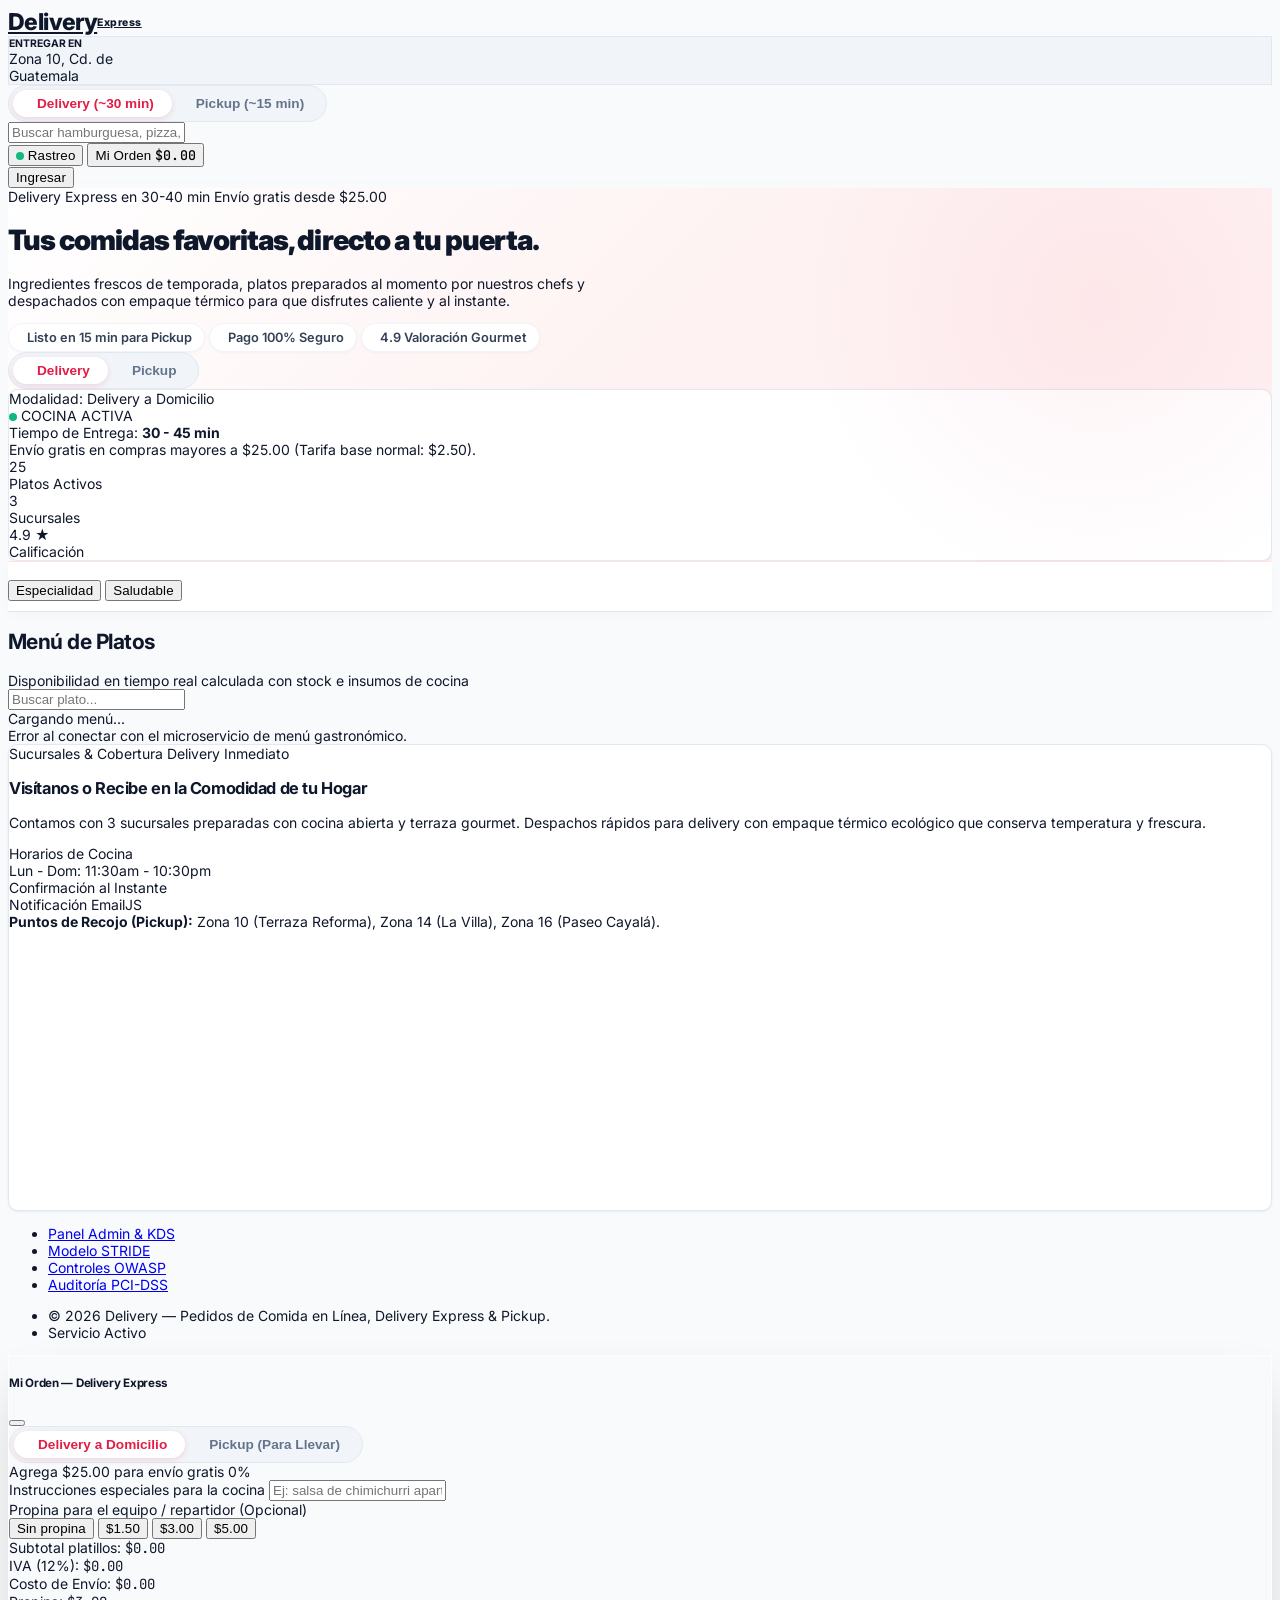
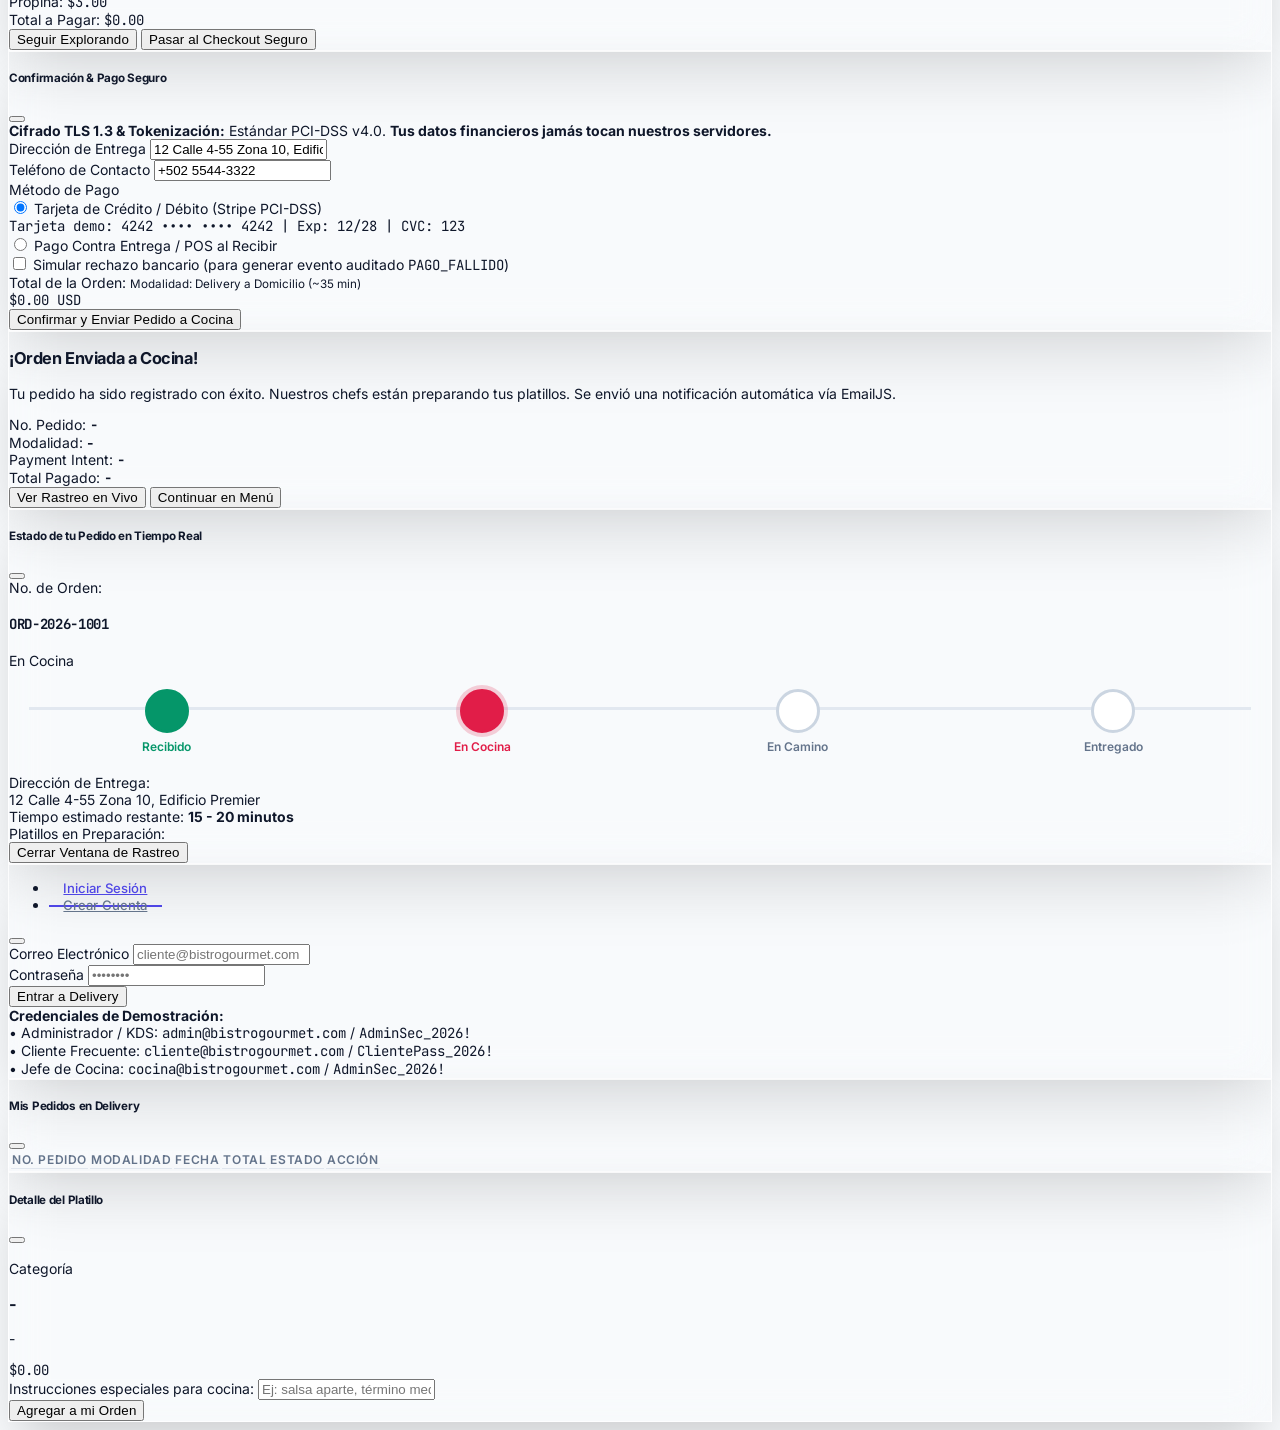
==== commit 2252c2ea: "feat(ui): rediseño moderno estilo food delivery app y cambio de marca a Delivery" ====
--- a/gateway/html/index.html
+++ b/gateway/html/index.html
@@ -4,38 +4,47 @@
     <meta charset="utf-8"/>
     <meta name="viewport" content="width=device-width, initial-scale=1, viewport-fit=cover"/>
     <meta http-equiv="X-UA-Compatible" content="ie=edge"/>
-    <title>Bistró Gourmet | Restaurante de Autor, Delivery & Pickup - Tabler UI</title>
-    <meta name="description" content="Plataforma gastronómica en línea con pedidos a domicilio (Delivery) y recojo en restaurante (Pickup). Menú de autor, KDS de cocina, arquitectura Zero Trust, controles OWASP y pagos PCI-DSS."/>
+    <title>Delivery | Comida en Línea, Delivery Express &amp; Pickup</title>
+    <meta name="description" content="Plataforma de delivery moderna y rápida con pedidos a domicilio y recojo en restaurante. Menú gourmet, seguimiento de cocina KDS en vivo y pagos seguros."/>
 
     <!-- Tabler Core CSS & Tabler Icons -->
     <link rel="stylesheet" href="https://cdn.jsdelivr.net/npm/@tabler/core@1.0.0-beta20/dist/css/tabler.min.css"/>
     <link rel="stylesheet" href="https://cdn.jsdelivr.net/npm/@tabler/core@1.0.0-beta20/dist/css/tabler-vendors.min.css"/>
     <link rel="stylesheet" href="https://cdn.jsdelivr.net/npm/@tabler/icons-webfont@latest/tabler-icons.min.css"/>
     
-    <!-- Custom Light Tabler & Gourmet Styling -->
+    <!-- Custom Light Modern Styling -->
     <link rel="stylesheet" href="css/tabler-custom.css"/>
 </head>
 <body data-bs-theme="light">
     <div class="page">
         <!-- ==================================================================
-             NAVBAR SUPERIOR BISTRÓ GOURMET (FONDO CLARO)
+             NAVBAR SUPERIOR MODERNO - BRAND: DELIVERY
              ================================================================== -->
-        <header class="navbar navbar-expand-md navbar-light bg-white d-print-none sticky-top border-bottom">
+        <header class="navbar navbar-expand-lg navbar-light bg-white d-print-none sticky-top border-bottom shadow-xs py-2">
             <div class="container-xl">
-                <!-- Marca / Logo Bistró Gourmet -->
-                <a href="/" class="navbar-brand d-none-navbar-horizontal pe-0 pe-md-3">
-                    <span class="avatar avatar-sm bg-primary text-white me-2 shadow-sm rounded">
-                        <i class="ti ti-tools-kitchen-2 fs-2"></i>
+                <!-- Marca / Logo Delivery -->
+                <a href="/" class="delivery-brand-logo me-2 me-lg-4 text-decoration-none">
+                    <span class="avatar avatar-sm bg-primary text-white me-2 shadow-sm rounded-3 d-inline-flex align-items-center justify-content-center" style="background: linear-gradient(135deg, #e11d48 0%, #f43f5e 100%) !important;">
+                        <i class="ti ti-moped fs-2"></i>
                     </span>
-                    <span class="fs-2 fw-bold text-dark tracking-wide" style="font-family: 'Playfair Display', serif;">Bistró Gourmet</span>
-                    <span class="badge bg-red-lt ms-2 d-none d-sm-inline-block">Restaurante &amp; Delivery</span>
+                    <span class="fs-1 fw-bold text-dark tracking-tight" style="letter-spacing: -0.6px;">Delivery</span>
+                    <span class="badge bg-primary-lt ms-2 d-none d-sm-inline-block fw-bold text-uppercase" style="font-size: 0.65rem; letter-spacing: 0.5px;">Express</span>
                 </a>
 
+                <!-- Selector de Dirección de Entrega (Estilo Apps Modernas) -->
+                <div class="delivery-address-pill d-none d-xl-flex align-items-center px-3 py-1 rounded-pill me-3" title="Haz clic para cambiar dirección" onclick="Store.openAddressModal()">
+                    <i class="ti ti-map-pin text-primary me-2 fs-3"></i>
+                    <div class="small lh-sm text-start">
+                        <div class="text-muted" style="font-size: 0.65rem; font-weight: 700; text-transform: uppercase;">Entregar en</div>
+                        <div class="fw-bold text-dark text-truncate" id="headerDeliveryAddress" style="max-width: 170px;">Zona 10, Cd. de Guatemala</div>
+                    </div>
+                </div>
+
                 <!-- Selector de Modalidad (Delivery vs Pickup) en Navbar -->
-                <div class="d-none d-md-flex align-items-center ms-3">
-                    <div class="mode-switcher-container">
+                <div class="d-none d-md-flex align-items-center me-auto">
+                    <div class="mode-switcher-container shadow-xs">
                         <button type="button" class="mode-btn active" id="navBtnDelivery" onclick="Store.setOrderMode('delivery')">
-                            <i class="ti ti-moped"></i> <span>Delivery (~35 min)</span>
+                            <i class="ti ti-moped"></i> <span>Delivery (~30 min)</span>
                         </button>
                         <button type="button" class="mode-btn" id="navBtnPickup" onclick="Store.setOrderMode('pickup')">
                             <i class="ti ti-shopping-bag"></i> <span>Pickup (~15 min)</span>
@@ -43,44 +52,43 @@
                     </div>
                 </div>
 
-                <!-- Buscador de Platillos Tabler -->
-                <div class="collapse navbar-collapse order-3 order-md-2" id="navbar-menu">
-                    <div class="my-2 my-md-0 flex-grow-1 flex-md-grow-0 mx-md-auto" style="width: 100%; max-width: 400px;">
-                        <div class="input-icon">
-                            <span class="input-icon-addon">
-                                <i class="ti ti-search text-muted"></i>
-                            </span>
-                            <input type="text" id="navSearchInput" class="form-control rounded-pill bg-white border" placeholder="Buscar bife angus, pizza a la leña, poke bowl, postres..." aria-label="Buscar en el menú"/>
-                        </div>
+                <!-- Buscador Rápido de Platillos -->
+                <div class="d-none d-lg-block me-3" style="width: 260px;">
+                    <div class="input-icon">
+                        <span class="input-icon-addon">
+                            <i class="ti ti-search text-muted"></i>
+                        </span>
+                        <input type="text" id="navSearchInput" class="form-control rounded-pill bg-light border-0" placeholder="Buscar hamburguesa, pizza, sushi..." aria-label="Buscar en el menú"/>
                     </div>
                 </div>
 
                 <!-- Botones y Acciones de Usuario -->
                 <div class="navbar-nav flex-row order-md-last align-items-center gap-2">
-                    <!-- Acceso al Panel Admin / KDS de Cocina -->
-                    <a href="/admin.html" class="btn btn-outline-primary btn-sm d-none d-lg-inline-flex align-items-center">
-                        <i class="ti ti-chef-hat me-1"></i> Admin &amp; KDS
-                    </a>
-
                     <!-- Botón Rastrear Pedido Activo -->
-                    <button class="btn btn-outline-secondary btn-sm d-none d-sm-inline-flex align-items-center" onclick="Store.openActiveOrderTracker()">
-                        <i class="ti ti-radar me-1 text-primary"></i> Rastreo en Vivo
+                    <button class="btn btn-outline-secondary btn-sm d-none d-sm-inline-flex align-items-center rounded-pill px-3" onclick="Store.openActiveOrderTracker()" title="Rastrear estado de mi orden en vivo">
+                        <span class="status-dot-pulse me-2"></span>
+                        <i class="ti ti-radar me-1 text-primary"></i> Rastreo
                     </button>
 
                     <!-- Carrito de Compras / Mi Orden -->
-                    <button class="btn btn-primary btn-sm position-relative d-inline-flex align-items-center shadow-sm" id="btnOpenCart" onclick="Store.openCart()">
+                    <button class="btn btn-primary btn-sm position-relative d-inline-flex align-items-center shadow-sm rounded-pill px-3 py-2" id="btnOpenCart" onclick="Store.openCart()">
                         <i class="ti ti-shopping-bag fs-2 me-1"></i>
-                        <span>Mi Orden</span>
-                        <span class="badge bg-white text-primary fw-bold ms-1" id="cartTotalHeader">$0.00</span>
+                        <span class="fw-bold">Mi Orden</span>
+                        <span class="badge bg-white text-primary fw-bold ms-2 px-2 py-1 rounded-pill font-monospace" id="cartTotalHeader">$0.00</span>
                         <span class="badge bg-danger position-absolute top-0 start-100 translate-middle rounded-pill" id="cartCount" style="display: none;">0</span>
                     </button>
 
                     <!-- Menú de Usuario / Login -->
                     <div class="nav-item dropdown" id="userMenuDropdown">
-                        <button class="btn btn-secondary btn-sm d-inline-flex align-items-center" id="btnUserAuth" onclick="Store.handleUserAuthClick()">
+                        <button class="btn btn-secondary btn-sm d-inline-flex align-items-center rounded-pill px-3" id="btnUserAuth" onclick="Store.handleUserAuthClick()">
                             <i class="ti ti-user me-1"></i> Ingresar
                         </button>
                     </div>
+
+                    <!-- Acceso al Panel Admin / KDS de Cocina -->
+                    <a href="/admin.html" class="btn btn-ghost-secondary btn-icon btn-sm d-none d-sm-inline-flex rounded-circle" title="Panel de Cocina & KDS">
+                        <i class="ti ti-chef-hat fs-2"></i>
+                    </a>
                 </div>
             </div>
         </header>
@@ -89,35 +97,42 @@
              CONTENIDO DE LA PÁGINA (FONDO CLARO)
              ================================================================== -->
         <div class="page-wrapper">
-            <!-- HERO SECTION GASTRONÓMICA EN FONDO CLARO CON TABLER CARDS -->
-            <div class="page-header d-print-none py-4 border-bottom bg-white">
+            <!-- HERO SECTION MODERNA: DELIVERY PROMO & LIVE STATUS -->
+            <div class="hero-delivery-banner py-4 py-lg-5">
                 <div class="container-xl">
                     <div class="row g-4 align-items-center">
                         <div class="col-lg-7">
                             <div class="d-flex flex-wrap align-items-center gap-2 mb-2">
-                                <span class="badge bg-red-lt text-uppercase fw-bold">
-                                    <i class="ti ti-flame me-1"></i> Cocina a la Brasa &amp; Leña
+                                <span class="badge bg-primary-lt text-primary fw-bold px-3 py-1 rounded-pill">
+                                    <i class="ti ti-bolt me-1"></i> Delivery Express en 30-40 min
                                 </span>
-                                <span class="badge bg-green-lt fw-bold">
-                                    <i class="ti ti-moped me-1"></i> Delivery Express 35 min
+                                <span class="badge bg-green-lt fw-bold px-3 py-1 rounded-pill">
+                                    <i class="ti ti-truck-delivery me-1"></i> Envío gratis desde $25.00
                                 </span>
-                                <span class="badge bg-cyan-lt fw-bold">
-                                    <i class="ti ti-building-store me-1"></i> Recojo en 3 Sucursales
-                                </span>
-                                <span class="badge bg-indigo-lt fw-bold">
-                                    <i class="ti ti-shield-check me-1"></i> PCI-DSS &amp; OWASP Secure
-                                </span>
-                            </div>
-                            <h1 class="page-title display-6 fw-bold text-dark mb-2" style="font-family: 'Playfair Display', serif;">
-                                Alta Cocina de Autor. <span class="text-primary">A tu mesa o para llevar.</span>
+                            </div>
+                            <h1 class="hero-title-gradient display-5 mb-2">
+                                Tus comidas favoritas, <span class="text-primary">directo a tu puerta.</span>
                             </h1>
-                            <p class="text-secondary fs-3 mb-3" style="max-width: 650px;">
-                                Ingredientes orgánicos de temporada, cortes Angus madurados a fuego de quebracho, pizzas de masa madre viva fermentada por 48h y repostería artesanal. Disfruta de delivery con rastreo en vivo o recojo express sin filas.
+                            <p class="text-secondary fs-3 mb-3" style="max-width: 600px;">
+                                Ingredientes frescos de temporada, platos preparados al momento por nuestros chefs y despachados con empaque térmico para que disfrutes caliente y al instante.
                             </p>
 
+                            <!-- Mini Chips de Beneficios Rápidos -->
+                            <div class="d-flex flex-wrap gap-2 mb-3">
+                                <div class="hero-feature-chip">
+                                    <i class="ti ti-clock-check text-primary"></i> Listo en 15 min para Pickup
+                                </div>
+                                <div class="hero-feature-chip">
+                                    <i class="ti ti-shield-check text-green"></i> Pago 100% Seguro
+                                </div>
+                                <div class="hero-feature-chip">
+                                    <i class="ti ti-star text-warning"></i> 4.9 Valoración Gourmet
+                                </div>
+                            </div>
+
                             <!-- Toggle de modalidad visible en móvil y tablet -->
-                            <div class="d-flex d-md-none align-items-center mb-3">
-                                <div class="mode-switcher-container w-100 justify-content-center">
+                            <div class="d-flex d-md-none align-items-center">
+                                <div class="mode-switcher-container w-100 justify-content-center shadow-xs">
                                     <button type="button" class="mode-btn active flex-fill justify-content-center" id="mobBtnDelivery" onclick="Store.setOrderMode('delivery')">
                                         <i class="ti ti-moped"></i> Delivery
                                     </button>
@@ -129,35 +144,35 @@
                         </div>
 
                         <div class="col-lg-5">
-                            <!-- Card Interactiva de Modo de Entrega / Pickup -->
-                            <div class="card card-tech border-0 shadow-sm bg-light">
+                            <!-- Card Interactiva de Estado de Cocina / Despacho -->
+                            <div class="card card-tech border-0 shadow-sm bg-white rounded-3">
                                 <div class="card-status-top bg-primary"></div>
                                 <div class="card-body p-3">
                                     <div class="d-flex justify-content-between align-items-center mb-2">
                                         <div class="subheader text-secondary" id="heroModeTitle">
                                             <i class="ti ti-moped me-1 text-primary"></i> Modalidad: Delivery a Domicilio
                                         </div>
-                                        <span class="badge bg-green-lt d-inline-flex align-items-center gap-1">
+                                        <span class="badge bg-green-lt d-inline-flex align-items-center gap-1 rounded-pill px-2 py-1">
                                             <span class="status-dot-pulse"></span> COCINA ACTIVA
                                         </span>
                                     </div>
 
                                     <div id="heroDeliveryInfo">
-                                        <div class="p-2 bg-white rounded border mb-2 small text-secondary">
-                                            <div class="d-flex align-items-center text-dark fw-bold mb-1">
-                                                <i class="ti ti-clock-hour-4 me-1 text-primary fs-3"></i> Tiempo Estimado: <strong>30 - 45 min</strong>
+                                        <div class="p-3 bg-light rounded-2 border mb-2 small text-secondary">
+                                            <div class="d-flex align-items-center text-dark fw-bold mb-1 fs-3">
+                                                <i class="ti ti-clock-hour-4 me-2 text-primary fs-2"></i> Tiempo de Entrega: <strong class="ms-1">30 - 45 min</strong>
                                             </div>
-                                            <div>Envío gratis en compras mayores a $25.00 (Tarifa base: $2.50).</div>
+                                            <div>Envío gratis en compras mayores a $25.00 (Tarifa base normal: $2.50).</div>
                                         </div>
                                     </div>
 
                                     <div id="heroPickupInfo" style="display: none;">
-                                        <div class="p-2 bg-white rounded border mb-2 small text-secondary">
-                                            <div class="d-flex align-items-center text-dark fw-bold mb-1">
-                                                <i class="ti ti-clock-check me-1 text-green fs-3"></i> Listo para recojo en: <strong>15 - 20 min</strong>
+                                        <div class="p-3 bg-light rounded-2 border mb-2 small text-secondary">
+                                            <div class="d-flex align-items-center text-dark fw-bold mb-1 fs-3">
+                                                <i class="ti ti-clock-check me-2 text-green fs-2"></i> Listo para recojo en: <strong class="ms-1">15 - 20 min</strong>
                                             </div>
                                             <div class="mb-2">Sin costo de envío ($0.00). Selecciona tu sucursal favorita:</div>
-                                            <select class="form-select form-select-sm" id="heroSucursalSelect" onchange="Store.setPickupBranch(this.value)">
+                                            <select class="form-select form-select-sm rounded-pill" id="heroSucursalSelect" onchange="Store.setPickupBranch(this.value)">
                                                 <option value="Sucursal Zona 10 - Terraza Gourmet">Zona 10: Av. Reforma 12-40 (Terraza Gourmet)</option>
                                                 <option value="Sucursal Zona 14 - La Villa">Zona 14: Av. Las Américas 15-20 (La Villa)</option>
                                                 <option value="Sucursal Cayalá - Plaza Central">Zona 16: Paseo Cayalá, Plaza Central</option>
@@ -165,10 +180,10 @@
                                         </div>
                                     </div>
 
-                                    <div class="row g-2 text-center pt-1 border-top">
+                                    <div class="row g-2 text-center pt-2 border-top">
                                         <div class="col-4">
                                             <div class="h2 mb-0 fw-bold text-dark" id="statProdCount">25</div>
-                                            <div class="text-muted small">Platillos</div>
+                                            <div class="text-muted small">Platos Activos</div>
                                         </div>
                                         <div class="col-4">
                                             <div class="h2 mb-0 fw-bold text-primary">3</div>
@@ -176,7 +191,7 @@
                                         </div>
                                         <div class="col-4">
                                             <div class="h2 mb-0 fw-bold text-green">4.9 ★</div>
-                                            <div class="text-muted small">Gourmet</div>
+                                            <div class="text-muted small">Calificación</div>
                                         </div>
                                     </div>
                                 </div>
@@ -186,38 +201,51 @@
                 </div>
             </div>
 
-            <!-- CUERPO PRINCIPAL DEL MENÚ -->
-            <div class="page-body">
+            <!-- BARRA STICKY DE CATEGORÍAS (TIPO APPS DE COMIDA MODERNAS) -->
+            <div class="categories-nav-sticky">
                 <div class="container-xl">
-
-                    <!-- SELECTOR DE CATEGORÍAS (TABLER PILLS) -->
-                    <div class="card mb-4 border-0 bg-transparent">
-                        <div class="card-body p-0">
-                            <div class="d-flex flex-wrap gap-2 align-items-center" id="categoryChips">
-                                <!-- Inyectado dinámicamente -->
-                            </div>
-                        </div>
-                    </div>
-
-                    <!-- ENCABEZADO DE CATÁLOGO Y TOTALES -->
-                    <div class="d-flex flex-wrap justify-content-between align-items-center mb-3 gap-2">
-                        <div>
-                            <h2 class="h2 text-dark mb-0" id="catalogTitle" style="font-family: 'Playfair Display', serif;">Menú Gastronómico</h2>
-                            <span class="text-secondary small">Porciones preparadas al momento por nuestra cocina con disponibilidad en tiempo real</span>
-                        </div>
-                        <div class="d-flex align-items-center gap-2">
-                            <!-- Filtros Dietarios Rápidos -->
-                            <button class="btn btn-outline-secondary btn-sm" id="btnFilterChef" onclick="Store.toggleDietaryFilter('chef')">
+                    <div class="d-flex align-items-center justify-content-between gap-2">
+                        <!-- Carrusel Scrollable de Categorías -->
+                        <div class="category-scroll-wrapper flex-grow-1" id="categoryChips">
+                            <!-- Inyectado dinámicamente por Store.renderCategories() -->
+                        </div>
+
+                        <!-- Filtros Rápidos a la Derecha -->
+                        <div class="d-none d-md-flex align-items-center gap-1 flex-shrink-0">
+                            <button class="btn btn-outline-secondary btn-sm rounded-pill" id="btnFilterChef" onclick="Store.toggleDietaryFilter('chef')" title="Ver platillos recomendados">
                                 <i class="ti ti-star me-1 text-warning"></i> Especialidad
                             </button>
-                            <button class="btn btn-outline-secondary btn-sm" id="btnFilterVegetarian" onclick="Store.toggleDietaryFilter('vegetariano')">
+                            <button class="btn btn-outline-secondary btn-sm rounded-pill" id="btnFilterVegetarian" onclick="Store.toggleDietaryFilter('vegetariano')" title="Ver platillos vegetarianos o saludables">
                                 <i class="ti ti-leaf me-1 text-green"></i> Saludable
                             </button>
-                            <span class="badge bg-red-lt" id="showingCountBadge">Cargando menú...</span>
-                        </div>
-                    </div>
-
-                    <!-- GRID DE PLATILLOS -->
+                        </div>
+                    </div>
+                </div>
+            </div>
+
+            <!-- CUERPO PRINCIPAL DEL MENÚ -->
+            <div class="page-body pt-3">
+                <div class="container-xl">
+
+                    <!-- ENCABEZADO DE CATÁLOGO & BUSCADOR MÓVIL -->
+                    <div class="row g-2 align-items-center justify-content-between mb-3">
+                        <div class="col-12 col-md-auto">
+                            <h2 class="h2 text-dark mb-0 fw-bold" id="catalogTitle">Menú de Platos</h2>
+                            <span class="text-secondary small">Disponibilidad en tiempo real calculada con stock e insumos de cocina</span>
+                        </div>
+                        <div class="col-12 col-md-auto d-flex align-items-center gap-2">
+                            <!-- Buscador visible en móviles -->
+                            <div class="d-block d-lg-none flex-grow-1">
+                                <div class="input-icon">
+                                    <span class="input-icon-addon"><i class="ti ti-search text-muted"></i></span>
+                                    <input type="text" id="mobSearchInput" class="form-control form-control-sm rounded-pill" placeholder="Buscar plato..." oninput="Store.handleSearchInput(this.value)"/>
+                                </div>
+                            </div>
+                            <span class="badge bg-primary-lt fw-bold px-3 py-2 rounded-pill" id="showingCountBadge">Cargando menú...</span>
+                        </div>
+                    </div>
+
+                    <!-- GRID DE PLATILLOS MODERNO -->
                     <div class="row row-cards" id="productsGrid">
                         <!-- Inyectado dinámicamente por Store.renderProducts() -->
                     </div>
@@ -236,7 +264,7 @@
                                             <i class="ti ti-moped me-1"></i> Delivery Inmediato
                                         </span>
                                     </div>
-                                    <h3 class="card-title h1 text-dark mb-2" style="font-family: 'Playfair Display', serif;">
+                                    <h3 class="card-title h1 text-dark mb-2">
                                         Visítanos o Recibe en la Comodidad de tu Hogar
                                     </h3>
                                     <p class="text-secondary mb-3">
@@ -267,7 +295,7 @@
                                 <div class="col-lg-6">
                                     <div class="rounded overflow-hidden border shadow-sm" style="height: 280px;">
                                         <iframe 
-                                            title="Ubicación Bistró Gourmet"
+                                            title="Ubicación de Sucursales Delivery"
                                             width="100%" 
                                             height="100%" 
                                             style="border:0;" 
@@ -299,10 +327,10 @@
                         <div class="col-12 col-lg-auto mt-3 mt-lg-0">
                             <ul class="list-inline list-inline-dots mb-0">
                                 <li class="list-inline-item">
-                                    &copy; 2026 <span class="text-dark fw-bold">Bistró Gourmet</span> — Alta Cocina, Delivery &amp; Pickup. Universidad Mariano Gálvez (Auditoría de Sistemas).
+                                    &copy; 2026 <span class="text-dark fw-bold">Delivery</span> — Pedidos de Comida en Línea, Delivery Express &amp; Pickup.
                                 </li>
                                 <li class="list-inline-item">
-                                    <span class="badge bg-green-lt">Proyecto Final No. 2</span>
+                                    <span class="badge bg-green-lt">Servicio Activo</span>
                                 </li>
                             </ul>
                         </div>
@@ -320,7 +348,7 @@
             <div class="modal-content">
                 <div class="modal-header">
                     <h5 class="modal-title d-flex align-items-center">
-                        <i class="ti ti-shopping-bag me-2 text-primary fs-2"></i> Mi Orden Gastronómica
+                        <i class="ti ti-shopping-bag me-2 text-primary fs-2"></i> Mi Orden — Delivery Express
                     </h5>
                     <button type="button" class="btn-close" data-bs-dismiss="modal" aria-label="Close"></button>
                 </div>
@@ -674,14 +702,14 @@
                             <input type="password" id="loginPassword" class="form-control" required placeholder="••••••••"/>
                         </div>
                         <div id="loginError" class="text-danger small mb-3"></div>
-                        <button type="submit" class="btn btn-primary w-100">
-                            <i class="ti ti-lock me-1"></i> Entrar a Bistró Gourmet
+                        <button type="submit" class="btn btn-primary w-100 py-2 fw-bold">
+                            <i class="ti ti-lock me-1"></i> Entrar a Delivery
                         </button>
                         <div class="alert alert-info mt-3 p-2 small mb-0">
                             <strong>Credenciales de Demostración:</strong><br>
-                            • Gerente General: <code>admin@bistrogourmet.com</code> / <code>AdminSec_2026!</code><br>
+                            • Administrador / KDS: <code>admin@bistrogourmet.com</code> / <code>AdminSec_2026!</code><br>
                             • Cliente Frecuente: <code>cliente@bistrogourmet.com</code> / <code>ClientePass_2026!</code><br>
-                            • Jefe de Cocina KDS: <code>cocina@bistrogourmet.com</code> / <code>AdminSec_2026!</code>
+                            • Jefe de Cocina: <code>cocina@bistrogourmet.com</code> / <code>AdminSec_2026!</code>
                         </div>
                     </form>
 
@@ -708,7 +736,7 @@
                             <input type="text" id="regDireccion" class="form-control" placeholder="Zona, Calle, Edificio..."/>
                         </div>
                         <div id="regError" class="text-danger small mb-3"></div>
-                        <button type="submit" class="btn btn-cyan w-100">
+                        <button type="submit" class="btn btn-cyan w-100 py-2 fw-bold">
                             <i class="ti ti-user-check me-1"></i> Registrar Cuenta
                         </button>
                     </form>
@@ -725,7 +753,7 @@
             <div class="modal-content">
                 <div class="modal-header">
                     <h5 class="modal-title d-flex align-items-center">
-                        <i class="ti ti-receipt me-2 text-primary fs-2"></i> Mis Pedidos en Bistró Gourmet
+                        <i class="ti ti-receipt me-2 text-primary fs-2"></i> Mis Pedidos en Delivery
                     </h5>
                     <button type="button" class="btn-close" data-bs-dismiss="modal" aria-label="Close"></button>
                 </div>
@@ -759,7 +787,7 @@
         <div class="modal-dialog modal-lg modal-dialog-centered" role="document">
             <div class="modal-content">
                 <div class="modal-header">
-                    <h5 class="modal-title" id="qvTitle" style="font-family: 'Playfair Display', serif;">Detalle del Platillo</h5>
+                    <h5 class="modal-title fw-bold" id="qvTitle">Detalle del Platillo</h5>
                     <button type="button" class="btn-close" data-bs-dismiss="modal" aria-label="Close"></button>
                 </div>
                 <div class="modal-body">
@@ -772,24 +800,37 @@
                         </div>
                         <div class="col-md-7">
                             <div class="badge bg-primary-lt mb-2" id="qvCategory">Categoría</div>
-                            <h3 class="h2 text-dark mb-2" id="qvName" style="font-family: 'Playfair Display', serif;">-</h3>
+                            <h3 class="h2 text-dark mb-2 fw-bold" id="qvName">-</h3>
                             <p class="text-secondary small mb-3" id="qvDesc">-</p>
                             <div class="h1 text-primary font-monospace mb-3" id="qvPrice">$0.00</div>
                             <div id="qvSpecsTable" class="mb-3">
                                 <!-- Especificaciones Técnicas y Nutricionales -->
                             </div>
                             <div class="mb-3">
-                                <label class="form-label small text-muted" for="qvItemNote">Instrucciones culinarias especiales:</label>
-                                <input type="text" id="qvItemNote" class="form-control form-control-sm" placeholder="Ej: término medio, sin cebolla, aderezo aparte..."/>
-                            </div>
-                            <button class="btn btn-primary w-100" id="qvAddBtn">
-                                <i class="ti ti-tools-kitchen-2 me-1"></i> Agregar a mi Orden
+                                <label class="form-label small text-muted" for="qvItemNote">Instrucciones especiales para cocina:</label>
+                                <input type="text" id="qvItemNote" class="form-control form-control-sm rounded" placeholder="Ej: salsa aparte, término medio, sin cebolla..."/>
+                            </div>
+                            <button class="btn btn-primary w-100 py-2 fs-3 fw-bold rounded-pill" id="qvAddBtn">
+                                <i class="ti ti-shopping-bag-plus me-1"></i> Agregar a mi Orden
                             </button>
                         </div>
                     </div>
                 </div>
             </div>
         </div>
+    </div>
+
+    <!-- ======================================================================
+         BARRA FLOTANTE MÓVIL DEL CARRITO (STICKY BOTTOM ACTION BAR)
+         ====================================================================== -->
+    <div class="mobile-cart-float d-md-none" id="mobileFloatingCartBar" style="display: none;">
+        <button type="button" class="btn-float-action" onclick="Store.openCart()">
+            <span class="d-flex align-items-center gap-2">
+                <span class="badge bg-white text-danger px-2 py-1 rounded-pill" id="mobileCartCount">0</span>
+                <span>Ver Mi Orden</span>
+            </span>
+            <span class="font-monospace fw-bold" id="mobileCartTotal">$0.00</span>
+        </button>
     </div>
 
     <!-- Tabler Core JS & Bootstrap Bundle -->
--- a/gateway/html/css/tabler-custom.css
+++ b/gateway/html/css/tabler-custom.css
@@ -1,10 +1,10 @@
 /* ==============================================================================
-   BISTRÓ GOURMET - TABLER UI LIGHT DESIGN & RESTAURANT FOOD STYLING
-   Delivery & Pickup, Menú de Autor, KDS de Cocina y Fondo Claro Premium
+   DELIVERY - TABLER UI MODERN LIGHT DESIGN & FOOD DELIVERY STYLING
+   Rápido, Intuitivo, Moderno, Mobile-First con KDS y Control de Stock
    ============================================================================== */
 
-/* Google Fonts - Inter & Playfair Display para toques gourmet */
-@import url('https://fonts.googleapis.com/css2?family=Inter:wght@300;400;500;600;700;800&family=Playfair+Display:ital,wght@0,600;0,700;1,600&family=JetBrains+Mono:wght@400;500;600&display=swap');
+/* Google Fonts - Inter & Plus Jakarta Sans para estética moderna y limpia */
+@import url('https://fonts.googleapis.com/css2?family=Inter:wght@300;400;500;600;700;800;900&family=JetBrains+Mono:wght@400;500;600&display=swap');
 
 :root {
     --tblr-primary: #e11d48;
@@ -15,16 +15,22 @@
     --tblr-body-bg: #f8fafc;
     --tblr-card-bg: #ffffff;
     --tblr-border-color: #e2e8f0;
-    --technova-transition: 0.25s cubic-bezier(0.4, 0, 0.2, 1);
-}
-
-/* ── BASE ─────────────────────────────────────────────────────── */
+    --technova-transition: 0.22s cubic-bezier(0.4, 0, 0.2, 1);
+}
+
+/* ── BASE & TYPOGRAPHY MODERNA ────────────────────────────────── */
 body {
     background-color: #f8fafc !important;
-    color: #1e293b;
+    color: #0f172a;
     font-family: 'Inter', -apple-system, BlinkMacSystemFont, 'Segoe UI', Roboto, sans-serif;
     font-size: 0.875rem;
     -webkit-font-smoothing: antialiased;
+}
+
+h1, h2, h3, h4, h5, h6, .card-title, .page-title {
+    font-family: 'Inter', system-ui, sans-serif !important;
+    letter-spacing: -0.025em;
+    font-weight: 700;
 }
 
 .font-monospace,
@@ -448,3 +454,212 @@
     border-bottom: none;
 }
 
+/* ==============================================================================
+   ESTILOS MODERNOS DELIVERY UI 2.0 (DISTRIBUCIÓN INTUITIVA & MOBILE FIRST)
+   ============================================================================== */
+
+/* ── NAVBAR BRAND & ADDRESS PILL ─────────────────────────────── */
+.delivery-brand-logo {
+    font-size: 1.45rem;
+    font-weight: 800;
+    color: #0f172a;
+    letter-spacing: -0.04em;
+    display: inline-flex;
+    align-items: center;
+}
+
+.delivery-address-pill {
+    cursor: pointer;
+    background: #f1f5f9;
+    border: 1px solid #e2e8f0;
+    transition: all 0.2s ease;
+}
+
+.delivery-address-pill:hover {
+    background: #e2e8f0;
+    border-color: #cbd5e1;
+}
+
+/* ── HERO BANNER MODERNO ─────────────────────────────────────── */
+.hero-delivery-banner {
+    background: linear-gradient(135deg, #ffffff 0%, #fef2f2 50%, #fff1f2 100%);
+    border-bottom: 1px solid #ffe4e6;
+    position: relative;
+    overflow: hidden;
+}
+
+.hero-delivery-banner::after {
+    content: '';
+    position: absolute;
+    top: -50%;
+    right: -10%;
+    width: 600px;
+    height: 600px;
+    background: radial-gradient(circle, rgba(225, 29, 72, 0.05) 0%, transparent 70%);
+    pointer-events: none;
+}
+
+.hero-title-gradient {
+    font-weight: 900;
+    letter-spacing: -0.035em;
+    line-height: 1.15;
+    color: #0f172a;
+}
+
+.hero-feature-chip {
+    display: inline-flex;
+    align-items: center;
+    gap: 6px;
+    background: #ffffff;
+    border: 1px solid #f1f5f9;
+    padding: 6px 12px;
+    border-radius: 50px;
+    font-size: 0.8rem;
+    font-weight: 600;
+    color: #334155;
+    box-shadow: 0 1px 3px rgba(0,0,0,0.04);
+}
+
+/* ── BARRA HORIZONTAL DE CATEGORÍAS TIPO APP ──────────────────── */
+.categories-nav-sticky {
+    position: sticky;
+    top: 57px;
+    z-index: 1020;
+    background: rgba(255, 255, 255, 0.95);
+    backdrop-filter: blur(12px);
+    -webkit-backdrop-filter: blur(12px);
+    border-bottom: 1px solid #e2e8f0;
+    padding: 10px 0;
+    box-shadow: 0 4px 12px -2px rgba(0, 0, 0, 0.03);
+}
+
+.category-scroll-wrapper {
+    display: flex;
+    gap: 8px;
+    overflow-x: auto;
+    scrollbar-width: none;
+    -ms-overflow-style: none;
+    padding: 4px 2px;
+}
+
+.category-scroll-wrapper::-webkit-scrollbar {
+    display: none;
+}
+
+.cat-pill-btn {
+    white-space: nowrap;
+    border: 1px solid #e2e8f0;
+    background: #ffffff;
+    color: #475569;
+    padding: 8px 16px;
+    border-radius: 50px;
+    font-size: 0.84rem;
+    font-weight: 600;
+    display: inline-flex;
+    align-items: center;
+    gap: 8px;
+    cursor: pointer;
+    transition: all 0.2s cubic-bezier(0.4, 0, 0.2, 1);
+    box-shadow: 0 1px 2px rgba(0,0,0,0.03);
+}
+
+.cat-pill-btn:hover {
+    background: #f8fafc;
+    border-color: #cbd5e1;
+    color: #0f172a;
+    transform: translateY(-1px);
+}
+
+.cat-pill-btn.active {
+    background: #e11d48;
+    border-color: #e11d48;
+    color: #ffffff;
+    box-shadow: 0 4px 12px rgba(225, 29, 72, 0.3);
+}
+
+/* ── TARJETA DE PRODUCTO MODERNA (DOORDASH / UBEREATS STYLE) ───── */
+.card-dish-modern {
+    border: 1px solid #f1f5f9 !important;
+    border-radius: 16px;
+    overflow: hidden;
+    background: #ffffff;
+    transition: all 0.25s cubic-bezier(0.4, 0, 0.2, 1);
+    box-shadow: 0 2px 8px -2px rgba(0, 0, 0, 0.05);
+    display: flex;
+    flex-direction: column;
+}
+
+.card-dish-modern:hover {
+    transform: translateY(-4px);
+    border-color: #fecdd3 !important;
+    box-shadow: 0 16px 32px -8px rgba(225, 29, 72, 0.12), 0 4px 12px -2px rgba(0, 0, 0, 0.04) !important;
+}
+
+.card-dish-modern .dish-media {
+    position: relative;
+    height: 190px;
+    overflow: hidden;
+    background: #f8fafc;
+}
+
+.card-dish-modern .dish-media img {
+    width: 100%;
+    height: 100%;
+    object-fit: cover;
+    transition: transform 0.4s ease;
+}
+
+.card-dish-modern:hover .dish-media img {
+    transform: scale(1.06);
+}
+
+.badge-portion-pill {
+    background: rgba(255, 255, 255, 0.95);
+    backdrop-filter: blur(4px);
+    font-size: 0.72rem;
+    font-weight: 700;
+    padding: 3px 8px;
+    border-radius: 50px;
+    box-shadow: 0 2px 6px rgba(0,0,0,0.1);
+    display: inline-flex;
+    align-items: center;
+    gap: 4px;
+}
+
+/* ── BOTÓN FLOTANTE MOBILE PARA CARRITO ──────────────────────── */
+.mobile-cart-float {
+    position: fixed;
+    bottom: 20px;
+    left: 16px;
+    right: 16px;
+    z-index: 1045;
+    animation: cartFloatSlideUp 0.3s cubic-bezier(0.4, 0, 0.2, 1);
+}
+
+@keyframes cartFloatSlideUp {
+    from { opacity: 0; transform: translateY(30px); }
+    to   { opacity: 1; transform: translateY(0); }
+}
+
+.mobile-cart-float .btn-float-action {
+    background: #e11d48;
+    color: #ffffff;
+    border: none;
+    border-radius: 50px;
+    padding: 14px 20px;
+    font-weight: 700;
+    font-size: 1rem;
+    display: flex;
+    align-items: center;
+    justify-content: space-between;
+    box-shadow: 0 12px 28px -4px rgba(225, 29, 72, 0.5);
+    width: 100%;
+    transition: all 0.2s ease;
+}
+
+.mobile-cart-float .btn-float-action:hover {
+    background: #be123c;
+    transform: translateY(-2px);
+    box-shadow: 0 16px 32px -4px rgba(225, 29, 72, 0.6);
+}
+
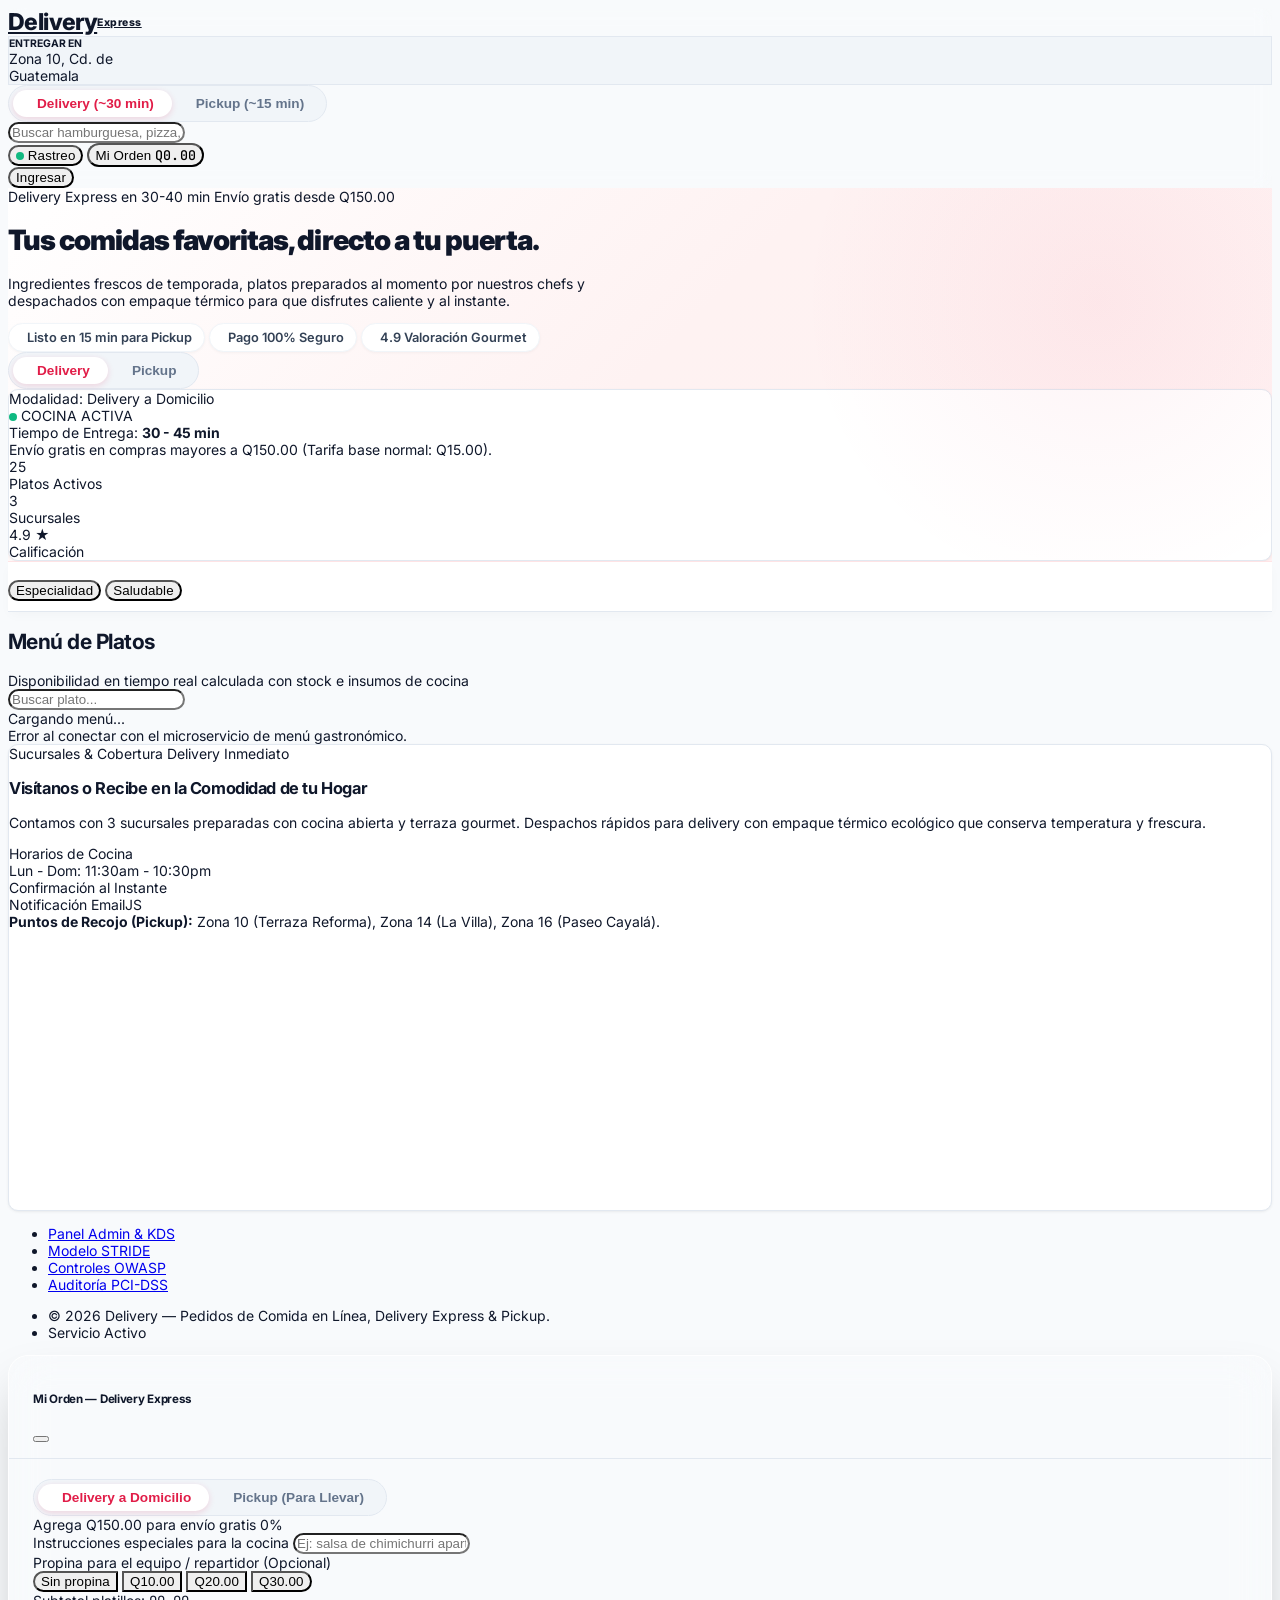
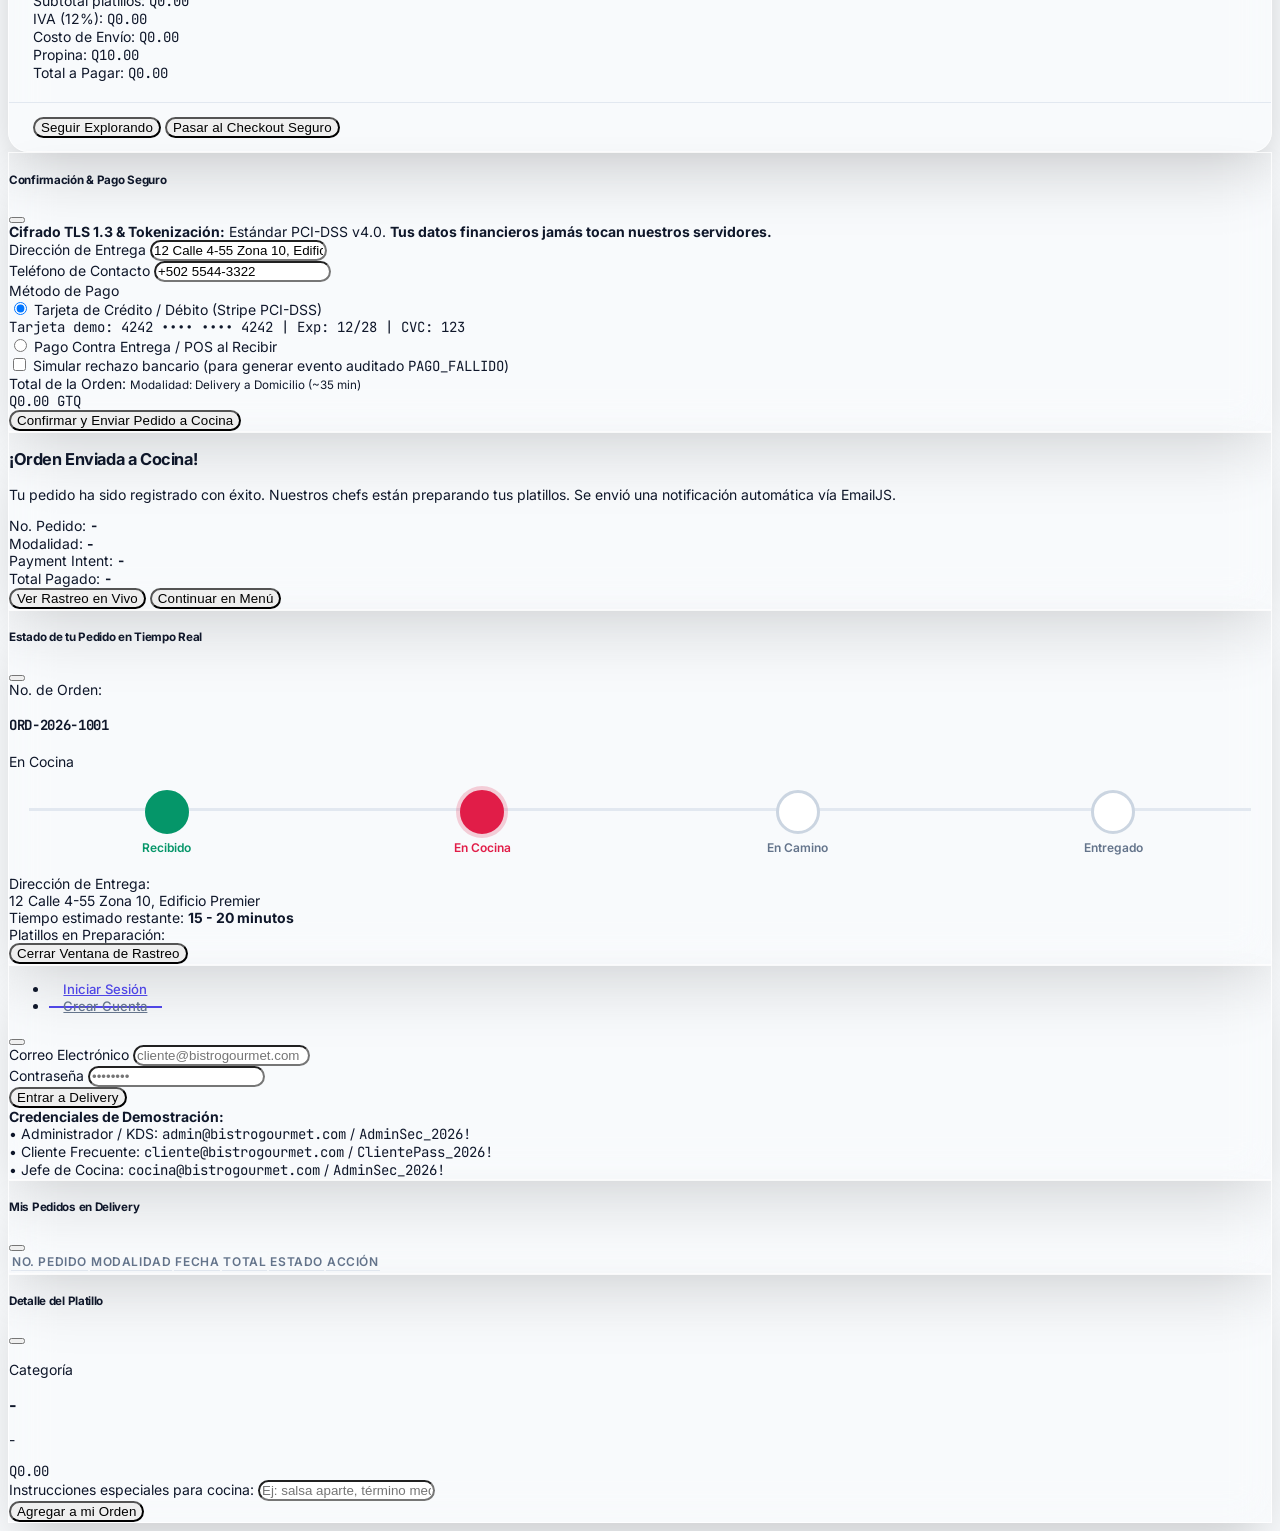
==== commit ee3a4053: "fix(ui): correccion modal scrollable, esquinas de botones redondeadas y cambio de moneda a Quetzales" ====
--- a/gateway/html/index.html
+++ b/gateway/html/index.html
@@ -74,7 +74,7 @@
                     <button class="btn btn-primary btn-sm position-relative d-inline-flex align-items-center shadow-sm rounded-pill px-3 py-2" id="btnOpenCart" onclick="Store.openCart()">
                         <i class="ti ti-shopping-bag fs-2 me-1"></i>
                         <span class="fw-bold">Mi Orden</span>
-                        <span class="badge bg-white text-primary fw-bold ms-2 px-2 py-1 rounded-pill font-monospace" id="cartTotalHeader">$0.00</span>
+                        <span class="badge bg-white text-primary fw-bold ms-2 px-2 py-1 rounded-pill font-monospace" id="cartTotalHeader">Q0.00</span>
                         <span class="badge bg-danger position-absolute top-0 start-100 translate-middle rounded-pill" id="cartCount" style="display: none;">0</span>
                     </button>
 
@@ -107,7 +107,7 @@
                                     <i class="ti ti-bolt me-1"></i> Delivery Express en 30-40 min
                                 </span>
                                 <span class="badge bg-green-lt fw-bold px-3 py-1 rounded-pill">
-                                    <i class="ti ti-truck-delivery me-1"></i> Envío gratis desde $25.00
+                                    <i class="ti ti-truck-delivery me-1"></i> Envío gratis desde Q150.00
                                 </span>
                             </div>
                             <h1 class="hero-title-gradient display-5 mb-2">
@@ -162,7 +162,7 @@
                                             <div class="d-flex align-items-center text-dark fw-bold mb-1 fs-3">
                                                 <i class="ti ti-clock-hour-4 me-2 text-primary fs-2"></i> Tiempo de Entrega: <strong class="ms-1">30 - 45 min</strong>
                                             </div>
-                                            <div>Envío gratis en compras mayores a $25.00 (Tarifa base normal: $2.50).</div>
+                                            <div>Envío gratis en compras mayores a Q150.00 (Tarifa base normal: Q15.00).</div>
                                         </div>
                                     </div>
 
@@ -171,7 +171,7 @@
                                             <div class="d-flex align-items-center text-dark fw-bold mb-1 fs-3">
                                                 <i class="ti ti-clock-check me-2 text-green fs-2"></i> Listo para recojo en: <strong class="ms-1">15 - 20 min</strong>
                                             </div>
-                                            <div class="mb-2">Sin costo de envío ($0.00). Selecciona tu sucursal favorita:</div>
+                                            <div class="mb-2">Sin costo de envío (Q0.00). Selecciona tu sucursal favorita:</div>
                                             <select class="form-select form-select-sm rounded-pill" id="heroSucursalSelect" onchange="Store.setPickupBranch(this.value)">
                                                 <option value="Sucursal Zona 10 - Terraza Gourmet">Zona 10: Av. Reforma 12-40 (Terraza Gourmet)</option>
                                                 <option value="Sucursal Zona 14 - La Villa">Zona 14: Av. Las Américas 15-20 (La Villa)</option>
@@ -368,7 +368,7 @@
                     <!-- Barra de Envío Gratis (Solo en Delivery) -->
                     <div class="mb-3" id="cartShippingProgressContainer">
                         <div class="d-flex justify-content-between small mb-1">
-                            <span id="shippingProgressText">Agrega $25.00 para envío gratis</span>
+                            <span id="shippingProgressText">Agrega Q150.00 para envío gratis</span>
                             <span class="fw-bold" id="shippingPercentText">0%</span>
                         </div>
                         <div class="progress progress-sm">
@@ -379,7 +379,7 @@
                     <!-- Alerta Sucursal Pickup -->
                     <div class="alert alert-info py-2 px-3 mb-3 small" id="cartPickupNotice" style="display: none;">
                         <i class="ti ti-building-store me-1"></i>
-                        <strong>Recojo en Restaurante:</strong> Sin costo de envío ($0.00). Listo en ~15-20 min.
+                        <strong>Recojo en Restaurante:</strong> Sin costo de envío (Q0.00). Listo en ~15-20 min.
                     </div>
 
                     <!-- Lista de Platillos en el Carrito -->
@@ -402,9 +402,9 @@
                         </label>
                         <div class="btn-group w-100" role="group">
                             <button type="button" class="btn btn-outline-secondary btn-sm" onclick="Store.setTip(0)" id="tipBtn0">Sin propina</button>
-                            <button type="button" class="btn btn-outline-secondary btn-sm" onclick="Store.setTip(1.50)" id="tipBtn1">$1.50</button>
-                            <button type="button" class="btn btn-outline-secondary btn-sm active" onclick="Store.setTip(3.00)" id="tipBtn3">$3.00</button>
-                            <button type="button" class="btn btn-outline-secondary btn-sm" onclick="Store.setTip(5.00)" id="tipBtn5">$5.00</button>
+                            <button type="button" class="btn btn-outline-secondary btn-sm active" onclick="Store.setTip(10.00)" id="tipBtn10">Q10.00</button>
+                            <button type="button" class="btn btn-outline-secondary btn-sm" onclick="Store.setTip(20.00)" id="tipBtn20">Q20.00</button>
+                            <button type="button" class="btn btn-outline-secondary btn-sm" onclick="Store.setTip(30.00)" id="tipBtn30">Q30.00</button>
                         </div>
                     </div>
 
@@ -413,23 +413,23 @@
                         <div class="card-body p-3">
                             <div class="d-flex justify-content-between mb-2 small text-secondary">
                                 <span>Subtotal platillos:</span>
-                                <span class="text-dark font-monospace" id="cartSubtotal">$0.00</span>
+                                <span class="text-dark font-monospace" id="cartSubtotal">Q0.00</span>
                             </div>
                             <div class="d-flex justify-content-between mb-2 small text-secondary">
                                 <span>IVA (12%):</span>
-                                <span class="text-dark font-monospace" id="cartIva">$0.00</span>
+                                <span class="text-dark font-monospace" id="cartIva">Q0.00</span>
                             </div>
                             <div class="d-flex justify-content-between mb-2 small text-secondary">
                                 <span id="cartEnvioLabel">Costo de Envío:</span>
-                                <span class="text-green font-monospace" id="cartEnvio">$0.00</span>
+                                <span class="text-green font-monospace" id="cartEnvio">Q0.00</span>
                             </div>
                             <div class="d-flex justify-content-between mb-2 small text-secondary">
                                 <span>Propina:</span>
-                                <span class="text-dark font-monospace" id="cartPropina">$3.00</span>
+                                <span class="text-dark font-monospace" id="cartPropina">Q10.00</span>
                             </div>
                             <div class="d-flex justify-content-between pt-2 border-top h3 mb-0 text-dark">
                                 <span>Total a Pagar:</span>
-                                <span class="text-primary font-monospace" id="cartTotal">$0.00</span>
+                                <span class="text-primary font-monospace" id="cartTotal">Q0.00</span>
                             </div>
                         </div>
                     </div>
@@ -535,7 +535,7 @@
                                 <span class="fw-bold d-block">Total de la Orden:</span>
                                 <small class="text-muted" id="checkoutModeDisplay">Modalidad: Delivery a Domicilio</small>
                             </div>
-                            <span class="h2 mb-0 font-monospace text-primary" id="checkoutTotalDisplay">$0.00 USD</span>
+                            <span class="h2 mb-0 font-monospace text-primary" id="checkoutTotalDisplay">Q0.00 GTQ</span>
                         </div>
 
                         <button type="submit" class="btn btn-primary w-100 py-2 fs-3" id="btnSubmitPayment">
@@ -802,7 +802,7 @@
                             <div class="badge bg-primary-lt mb-2" id="qvCategory">Categoría</div>
                             <h3 class="h2 text-dark mb-2 fw-bold" id="qvName">-</h3>
                             <p class="text-secondary small mb-3" id="qvDesc">-</p>
-                            <div class="h1 text-primary font-monospace mb-3" id="qvPrice">$0.00</div>
+                            <div class="h1 text-primary font-monospace mb-3" id="qvPrice">Q0.00</div>
                             <div id="qvSpecsTable" class="mb-3">
                                 <!-- Especificaciones Técnicas y Nutricionales -->
                             </div>
@@ -829,7 +829,7 @@
                 <span class="badge bg-white text-danger px-2 py-1 rounded-pill" id="mobileCartCount">0</span>
                 <span>Ver Mi Orden</span>
             </span>
-            <span class="font-monospace fw-bold" id="mobileCartTotal">$0.00</span>
+            <span class="font-monospace fw-bold" id="mobileCartTotal">Q0.00</span>
         </button>
     </div>
 
--- a/gateway/html/css/tabler-custom.css
+++ b/gateway/html/css/tabler-custom.css
@@ -663,3 +663,94 @@
     box-shadow: 0 16px 32px -4px rgba(225, 29, 72, 0.6);
 }
 
+/* ── BOTONES CON BORDES MÁS REDONDEADOS (PILL / ROUNDED) ─────────── */
+.btn,
+.btn-sm,
+.btn-lg,
+.btn-md,
+.btn-action,
+.btn-icon,
+.mode-btn,
+.cat-pill-btn {
+    border-radius: 50px !important;
+}
+
+.btn-group > .btn:first-child {
+    border-top-left-radius: 50px !important;
+    border-bottom-left-radius: 50px !important;
+    border-top-right-radius: 0 !important;
+    border-bottom-right-radius: 0 !important;
+}
+
+.btn-group > .btn:last-child {
+    border-top-right-radius: 50px !important;
+    border-bottom-right-radius: 50px !important;
+    border-top-left-radius: 0 !important;
+    border-bottom-left-radius: 0 !important;
+}
+
+.btn-group > .btn:not(:first-child):not(:last-child) {
+    border-radius: 0 !important;
+}
+
+/* Redondear suavemente campos de formulario e inputs */
+.form-control,
+.form-select,
+.input-group-text {
+    border-radius: 12px;
+}
+
+.input-group > .form-control:first-child,
+.input-group > .input-group-text:first-child {
+    border-top-left-radius: 12px !important;
+    border-bottom-left-radius: 12px !important;
+    border-top-right-radius: 0 !important;
+    border-bottom-right-radius: 0 !important;
+}
+
+.input-group > .form-control:last-child,
+.input-group > .input-group-text:last-child,
+.input-group > .btn:last-child {
+    border-top-right-radius: 12px !important;
+    border-bottom-right-radius: 12px !important;
+    border-top-left-radius: 0 !important;
+    border-bottom-left-radius: 0 !important;
+}
+
+/* ── CORRECCIÓN INTEGRAL DE MODALES SCROLLABLES Y FOOTER RECORTE ── */
+.modal-dialog-scrollable {
+    max-height: calc(100vh - 2rem) !important;
+}
+
+.modal-dialog-scrollable .modal-content,
+.modal-dialog-scrollable form.modal-content {
+    max-height: calc(100vh - 3rem) !important;
+    height: auto !important;
+    display: flex !important;
+    flex-direction: column !important;
+    border-radius: 20px !important;
+    overflow: hidden !important;
+    box-shadow: 0 25px 50px -12px rgba(0, 0, 0, 0.25) !important;
+}
+
+.modal-dialog-scrollable .modal-header {
+    flex-shrink: 0 !important;
+    border-bottom: 1px solid #e2e8f0;
+    padding: 1rem 1.5rem;
+}
+
+.modal-dialog-scrollable .modal-footer {
+    flex-shrink: 0 !important;
+    border-top: 1px solid #e2e8f0;
+    padding: 0.85rem 1.5rem;
+    background-color: #f8fafc;
+    z-index: 10;
+}
+
+.modal-dialog-scrollable .modal-body {
+    flex: 1 1 auto !important;
+    overflow-y: auto !important;
+    max-height: calc(85vh - 140px) !important;
+    padding: 1.25rem 1.5rem !important;
+}
+
